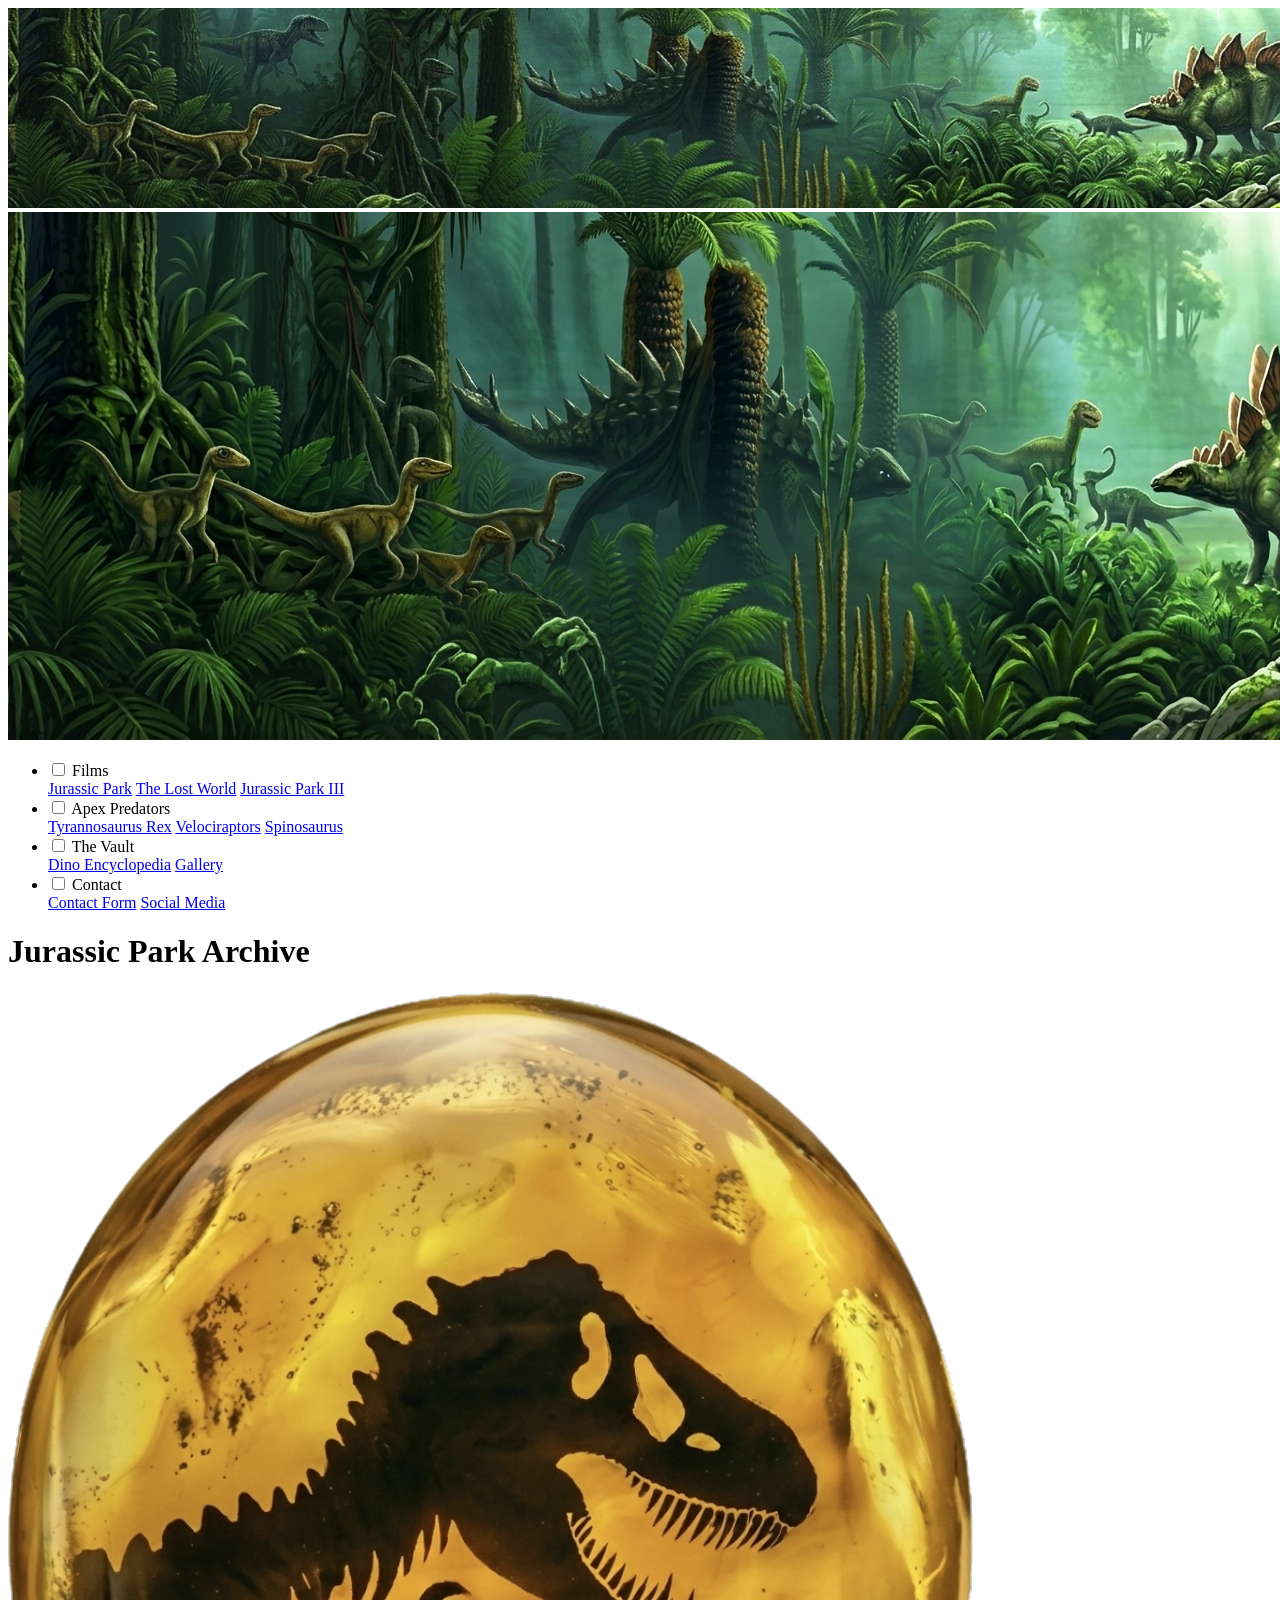
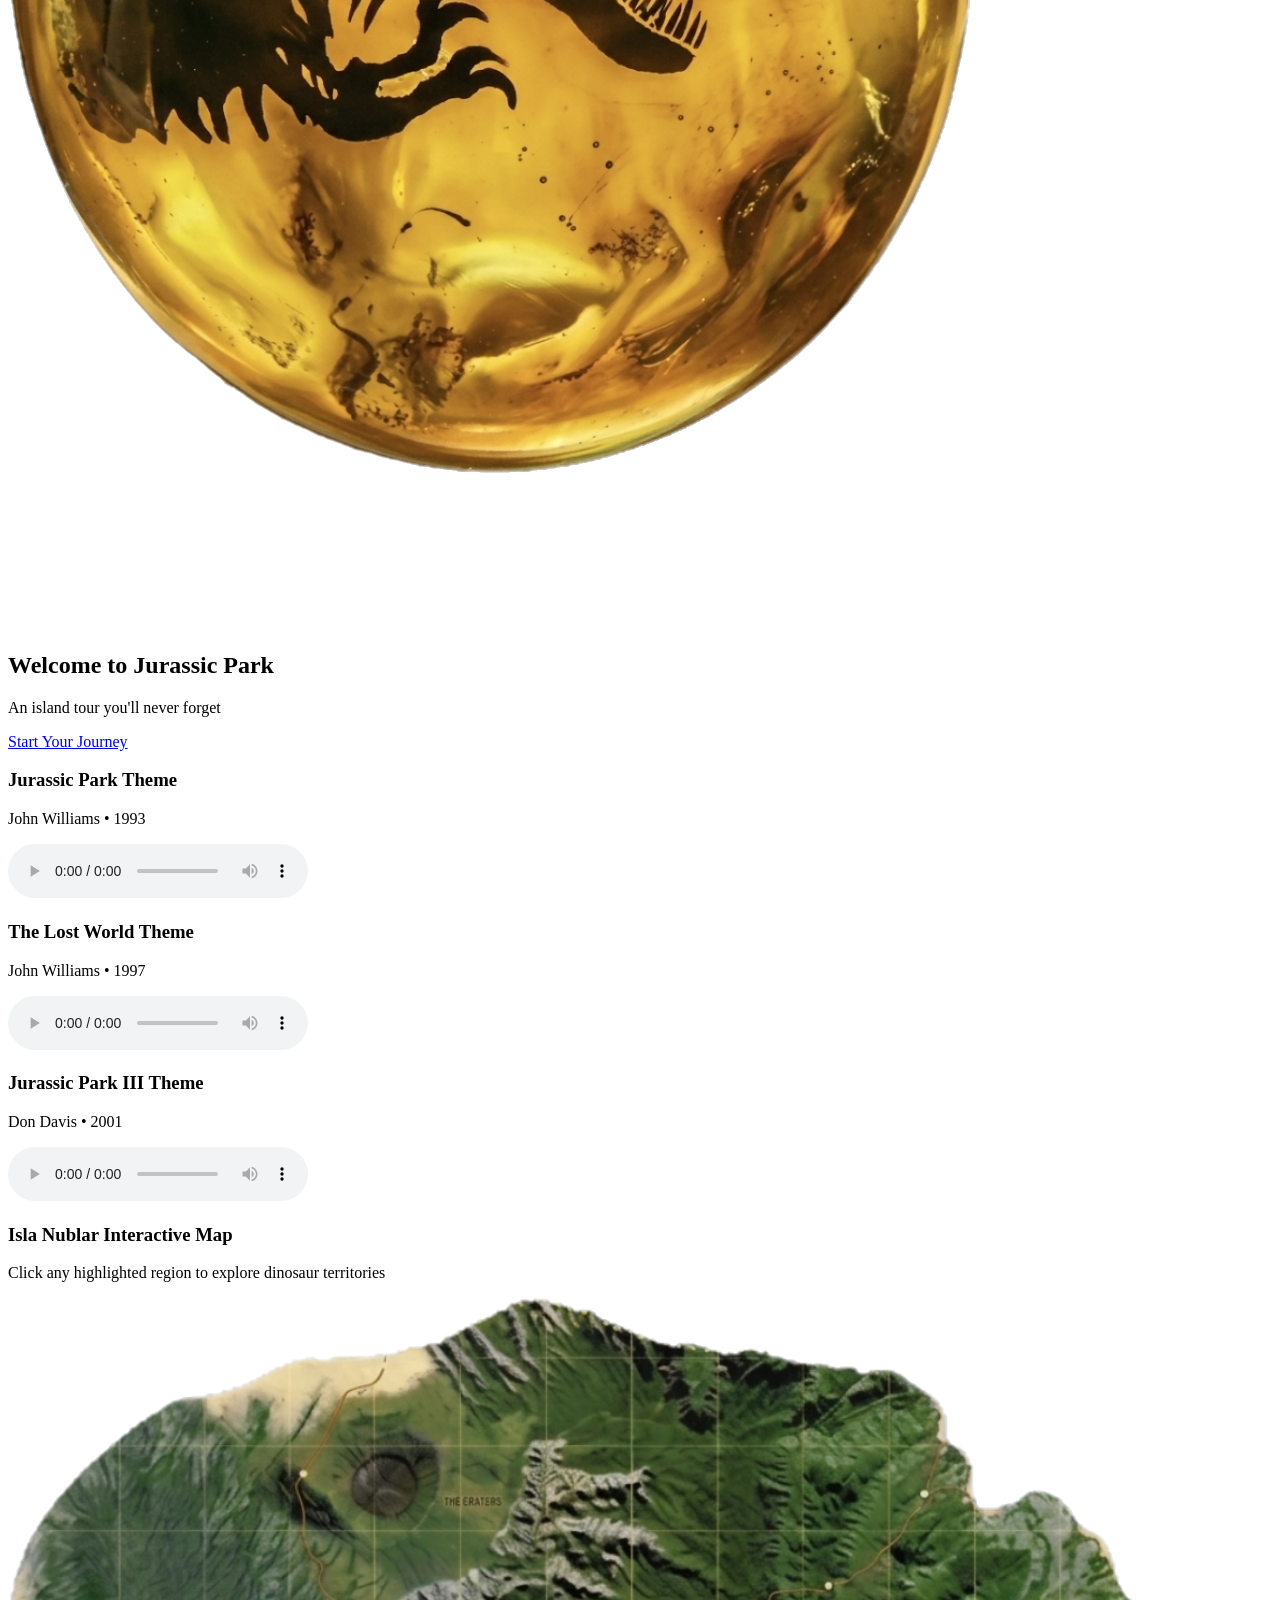
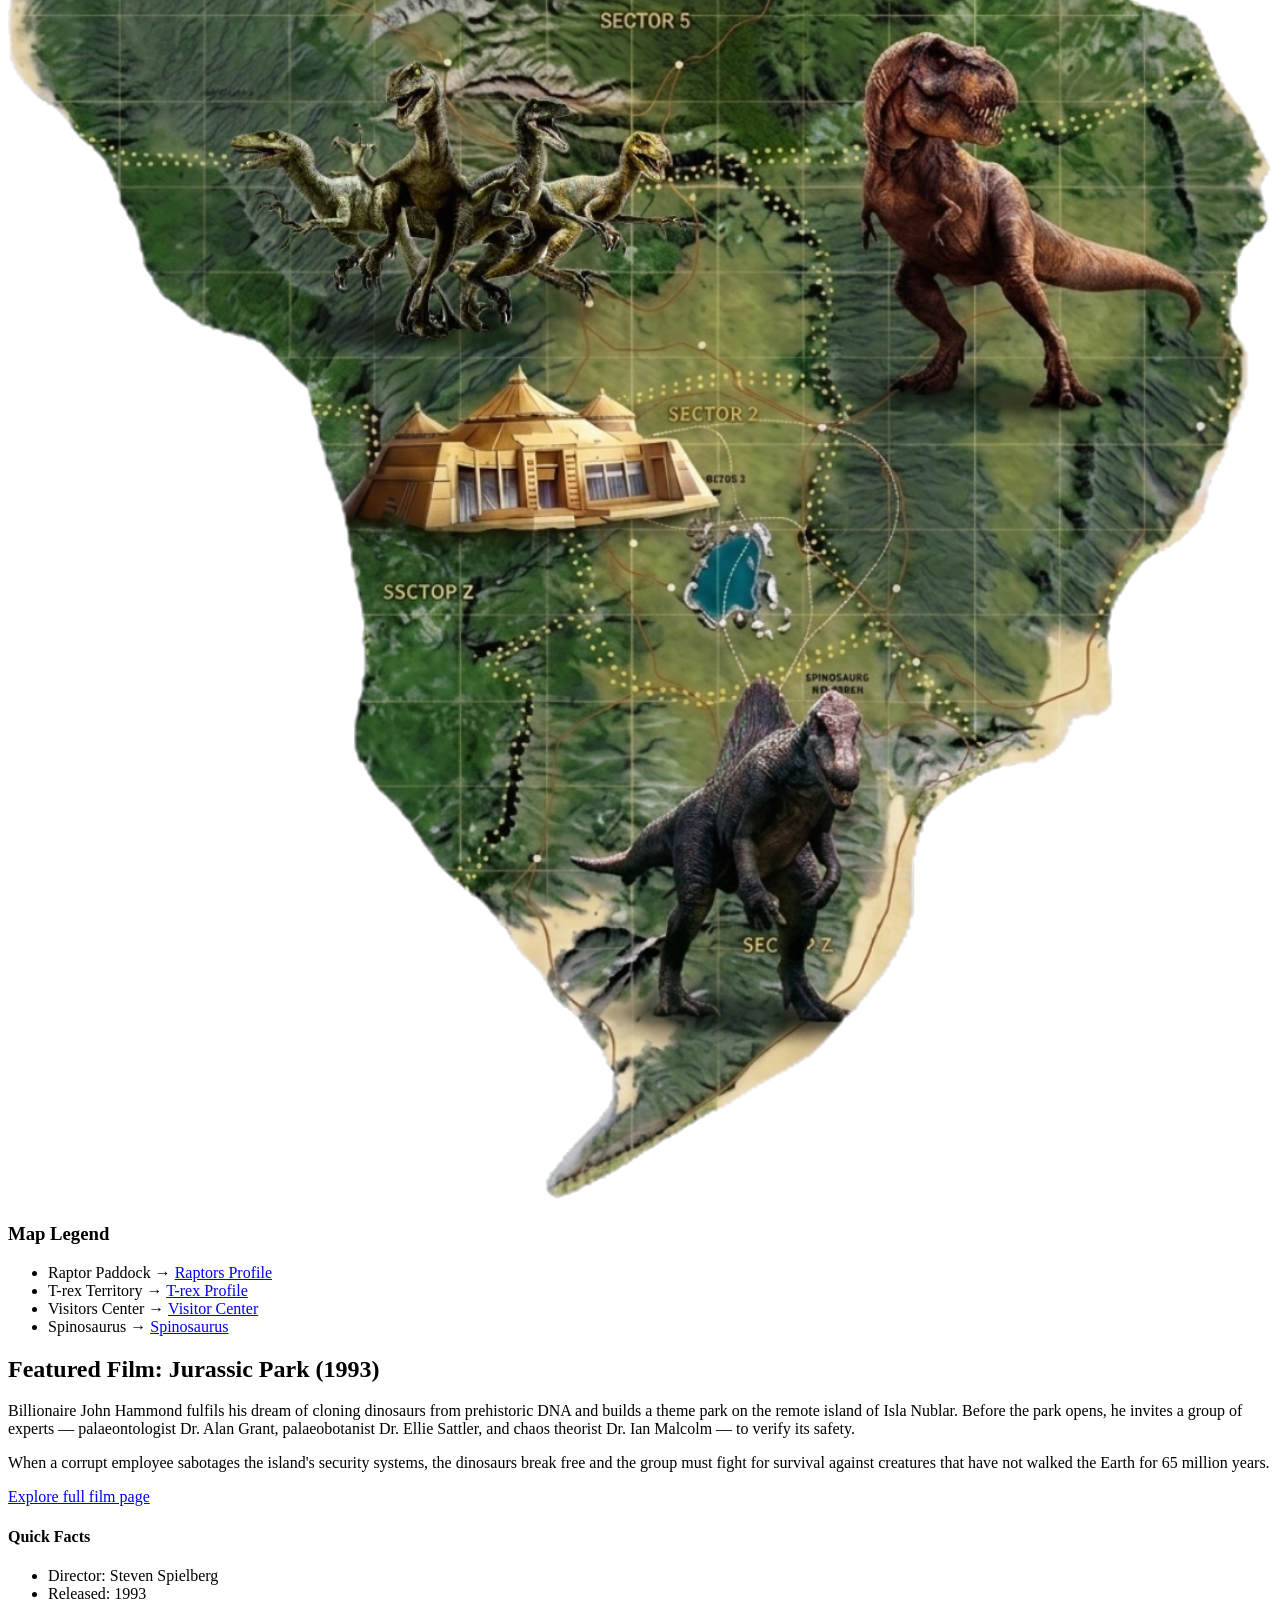
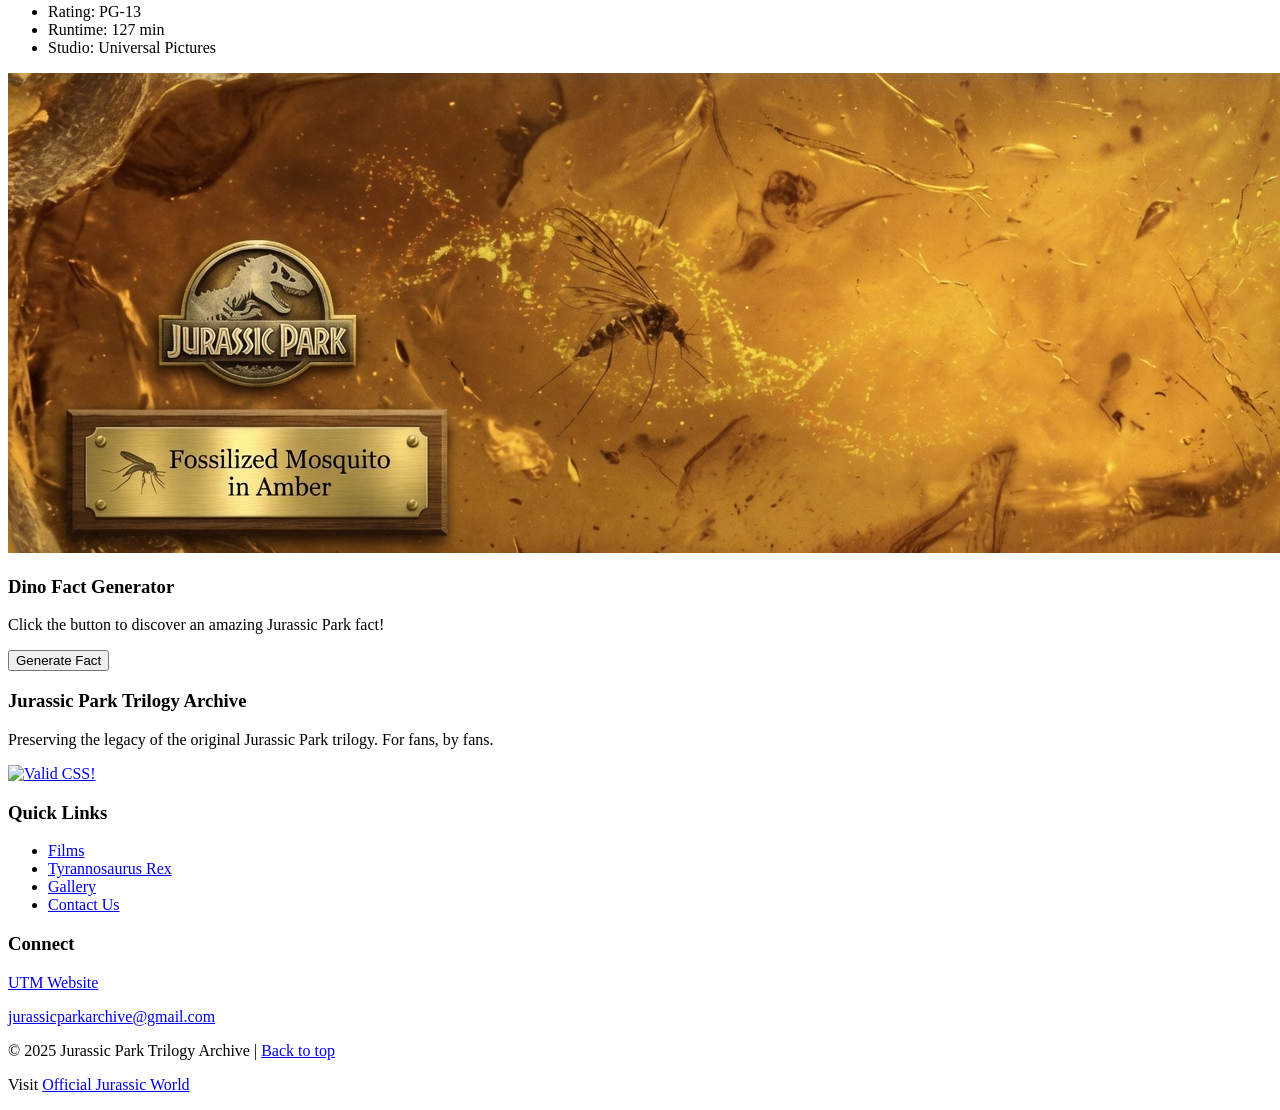
==== index.html @ cf96d477 "Add files via upload" ====
<!DOCTYPE html>
<html lang="en">
<head>
  <meta charset="UTF-8">
  <meta name="description" content="Jurassic Park Trilogy Archive - A nostalgic journey through the first three Jurassic Park films. Explore dinosaurs, characters, and iconic moments.">
  <meta name="viewport" content="width=device-width, initial-scale=1.0">
  <meta name="keywords" content="Jurassic Park, Jurassic Park 2, Jurassic Park 3, dinosaurs, T-Rex, Velociraptor, Spinosaurus">
  <title>Jurassic Park Archive | Home</title>
  <link rel="icon" href="images/favicon.ico" type="image/x-icon">
  <!-- For modern browsers -->
  <link rel="icon" type="image/png" sizes="16x16" href="images/logo.png">
<link rel="icon" type="image/png" sizes="32x32" href="images/logo.png">
<link rel="icon" type="image/png" sizes="64x64" href="images/logo.png">
<link rel="shortcut icon" href="images/logo.png">
<link rel="apple-touch-icon" href="images/logo.png">
  <link href="https://fonts.googleapis.com/css2?family=Tangerine:wght@400;700&family=Open+Sans:wght@400;600;700&display=swap" rel="stylesheet">
  <script src="https://kit.fontawesome.com/0c54b7787d.js"></script>
  <link rel="stylesheet" href="css/site.css">
</head>
<body class="homepage">


<header>
  <div class="banner">
    <img src="images/new-banner.jpg" alt="Jurassic Park Banner" class="banner-desktop">

    <img src="images/mobile-banner.jpg" alt="Jurassic Park Banner" class="banner-mobile">
    
     <div class="hamburger-icon" onclick="toggleHamburger()">
    <i class="fas fa-bars"></i>
  </div>
    
    <nav class="banner-nav">
      <ul>

        <li class="dropdown">
          <input type="checkbox" id="films-dropdown" class="dropdown-toggle">
          <label for="films-dropdown" class="dropbtn">Films</label>
          <div class="dropdown-content">
            <a href="jp1.html">Jurassic Park</a>
            <a href="jp2.html">The Lost World</a>
            <a href="jp3.html">Jurassic Park III</a>
          </div>
        </li>
        
        <!-- Apex Predators Dropdown -->
        <li class="dropdown">
          <input type="checkbox" id="apex-dropdown" class="dropdown-toggle">
          <label for="apex-dropdown" class="dropbtn">Apex Predators</label>
          <div class="dropdown-content">
            <a href="trex.html">Tyrannosaurus Rex</a>
            <a href="raptors.html">Velociraptors</a>
            <a href="spino.html">Spinosaurus</a>
          </div>
        </li>
        
        <!-- Vault Dropdown -->
        <li class="dropdown">
          <input type="checkbox" id="vault-dropdown" class="dropdown-toggle">
          <label for="vault-dropdown" class="dropbtn">The Vault</label>
          <div class="dropdown-content">
            <a href="encyclopedia.html">Dino Encyclopedia</a>
            <a href="gallery.html">Gallery</a>
          </div>
        </li>
        
        <!-- Contact Dropdown -->
        <li class="dropdown">
          <input type="checkbox" id="contact-dropdown" class="dropdown-toggle">
          <label for="contact-dropdown" class="dropbtn">Contact</label>
          <div class="dropdown-content">
            <a href="contact.html">Contact Form</a>
            <a href="#contact">Social Media</a>
          </div>
        </li>
      </ul>
    </nav>
    
    
    <div class="banner-overlay">
      <!-- Logo + Title-->
      <div class="logo-container">
        <h1>Jurassic Park Archive</h1>
      </div>
      
      <!-- Amber Logo -->
      <a href="index.html" class="amber-logo-link" title="Go to Home">
        <img src="images/amberlogo.png" alt="Amber Logo - Home" class="amberlogo">
      </a>
    </div>
  </div>
</header>

<main>
  <section class="hero-video">
    <video class="hero-video-bg" autoplay muted loop playsinline>
      <source src="video/jurassic-gate.mp4" type="video/mp4">
    </video>
    <div class="hero-content">
      <h1 id="typewriter-title">Welcome to Jurassic Park</h1>
      <p>An island tour you'll never forget</p>
      <a href="films.html" class="btn btn-large">Start Your Journey <i class="fas fa-arrow-right"></i></a>
    </div>
  </section>

  <section class="soundtracks">
  
  <div class="soundtrack-grid">
    
    <!-- JP1 Soundtrack -->
    <div class="soundtrack-card">
      
      <div class="soundtrack-info">
        <h3>Jurassic Park Theme</h3>
        <p class="composer">John Williams • 1993</p>
        <audio controls class="styled-audio">
          <source src="audio/jp1-theme.mp3" type="audio/mpeg">
          Your browser does not support audio.
        </audio>
      </div>
    </div>

    <!-- JP2 Soundtrack -->
    <div class="soundtrack-card">
      
      <div class="soundtrack-info">
        <h3>The Lost World Theme</h3>
        <p class="composer">John Williams • 1997</p>
        <audio controls class="styled-audio">
          <source src="audio/jp2-theme.mp3" type="audio/mpeg">
          Your browser does not support audio.
        </audio>
      </div>
    </div>

    <!-- JP3 Soundtrack -->
    <div class="soundtrack-card">
      
      <div class="soundtrack-info">
        <h3>Jurassic Park III Theme</h3>
        <p class="composer">Don Davis • 2001</p>
        <audio controls class="styled-audio">
          <source src="audio/jp3-theme.mp3" type="audio/mpeg">
          Your browser does not support audio.
        </audio>
      </div>
    </div>

  </div>
</section>

<!-- Isla Nublar Map + Film Synopsis  -->
<div class="map-synopsis-section">
  
  <!-- MAP  -->
  <aside class="isla-nublar-aside">
    <h3><i class="fas fa-map"></i> Isla Nublar Interactive Map</h3>
    <p class="map-subtitle">Click any highlighted region to explore dinosaur territories</p>
    
    <div class="map-wrapper">
      <svg viewBox="0 0 1074 1276" class="isla-nublar-svg">
  <image href="images/nublarmapsvg.jpg" width="1074" height="1276" preserveAspectRatio="none"/>
  
  <!-- Raptor Paddock -->
  <a href="raptors.html">
    <polygon class="map-region region-trex" points="189,381,192,373,227,366,242,371,257,379,261,395,267,405,279,408,296,406,294,398,291,388,286,385,281,380,276,383,275,379,278,374,280,373,285,374,292,378,296,379,298,374,298,372,296,368,294,365,294,362,297,360,299,362,301,367,302,370,302,375,303,379,305,379,311,379,314,382,314,384,308,384,303,382,303,388,303,393,303,396,306,402,310,406,314,407,320,402,327,394,331,393,335,390,342,384,345,378,346,374,346,370,345,366,340,368,335,369,329,364,330,355,331,348,331,344,329,343,323,343,321,344,321,335,322,330,320,326,321,322,326,317,334,314,339,313,342,311,346,308,351,308,357,313,362,317,366,323,368,326,368,332,369,339,370,348,370,354,371,361,377,382,380,397,393,413,400,405,417,398,429,393,434,389,431,382,429,373,429,361,431,353,436,346,443,341,445,338,452,341,459,341,466,342,474,346,478,355,464,357,468,367,476,379,477,384,473,388,464,382,455,377,458,389,459,398,455,410,485,405,506,405,515,401,518,386,524,375,533,368,553,370,555,378,562,384,565,397,562,398,552,393,557,405,557,411,549,410,541,403,536,402,535,414,527,423,524,435,520,438,531,439,549,442,562,440,569,439,572,442,568,443,570,446,576,450,565,446,557,445,555,448,559,454,558,456,554,449,526,446,514,443,509,445,510,450,517,453,521,455,524,461,525,469,524,473,520,460,516,467,513,472,511,466,510,470,508,461,501,454,495,451,489,448,487,457,475,470,464,482,469,485,479,484,491,484,509,489,514,495,513,497,504,493,491,489,492,495,495,503,499,511,496,513,492,507,488,510,491,517,483,507,471,499,457,494,440,485,426,491,407,494,416,500,424,502,428,519,430,531,424,533,421,528,417,514,412,508,400,500,397,500,398,509,401,515,410,516,413,519,407,519,404,521,403,525,402,525,403,528,406,532,410,536,408,537,403,537,403,537,399,538,389,533,381,527,387,537,377,536,376,539,373,542,362,541,363,544,354,542,349,542,347,542,339,536,336,537,330,538,328,526,331,516,340,501,342,496,337,487,334,473,327,468,327,476,318,476,317,485,318,494,318,502,317,507,311,499,310,496,307,499,307,502,303,504,301,497,301,491,297,481,296,479,291,479,288,485,287,498,289,503,289,504,280,505,278,495,276,487,277,478,277,477,286,474,295,472,295,468,290,466,280,462,272,453,259,452,249,455,244,455,243,462,236,467,231,469,231,465,237,458,240,455,241,453,241,450,233,449,229,443,230,436,226,435,225,433,221,433,218,432,216,437,214,436,207,432,214,426,223,427,226,424,222,423,217,423,209,423,212,421,217,420,226,421,231,427,236,432,237,438,239,443,245,446,252,446,257,444,261,443,266,441,255,432,253,424,245,418,240,412,234,406,233,396,220,401,208,401,196,401,193,400,195,396,202,395,210,394,221,393,227,389,230,388,235,386,227,383,217,382,205,382,198,381,189,381,190,380" 
      fill="rgba(245,166,35,0)" stroke="#f5a623" stroke-width="0"/>
    <title>Raptors Territory</title>
  </a>
  
  <!-- T-Rex Territory -->
  <a href="trex.html">
    <polygon class="map-region region-raptor" points="731,387,726,365,728,342,733,316,746,299,771,286,786,285,802,291,816,295,832,301,854,319,859,341,858,352,850,350,846,357,843,363,848,369,845,377,836,381,822,380,808,377,820,390,840,394,857,407,869,426,873,437,902,454,939,467,979,479,1006,497,1013,509,1015,522,1009,531,1004,538,1004,526,1003,518,1002,512,996,508,981,502,960,502,940,504,919,504,900,501,876,495,886,517,889,532,896,540,902,557,910,580,924,593,932,601,921,602,908,593,903,589,906,600,907,605,900,605,894,600,888,594,883,601,872,603,868,601,869,594,875,593,879,586,881,579,884,572,878,567,881,557,880,543,857,520,847,509,841,497,837,494,810,501,803,496,792,487,786,491,790,500,798,518,801,524,817,542,814,559,812,567,807,560,807,575,803,585,792,590,780,593,770,589,773,582,766,590,759,589,759,586,750,591,761,578,778,572,786,562,791,550,792,544,785,536,766,522,755,503,761,474,748,453,738,439,734,441,734,450,737,455,739,461,739,463,733,455,730,461,731,470,727,461,730,449,726,438,727,430,725,412,730,388" 
      fill="rgba(245,166,35,0)" stroke="#f5a623" stroke-width="0"/>
    <title>T-Rex Territory</title>
  </a>
  
  <!-- Visitor Center -->
  <a href="encyclopedia.html">
    <polygon class="map-region region-spino" points="283,684,307,656,322,630,344,607,346,598,350,597,352,606,374,622,386,615,389,611,424,584,425,578,434,566,441,578,441,581,484,608,500,594,501,591,504,586,508,590,509,593,533,609,534,624,540,628,568,629,605,685,544,698,538,696,480,704,482,706,471,706,460,703,446,706,416,704,398,709,355,707,288,695" 
      fill="rgba(245,166,35,0)" stroke="#f5a623" stroke-width="0"/>
    <title>Visitor Center</title>
  </a>
  
  <!-- Spinosaurus Territory -->
  <a href="spino.html">
    <polygon class="map-region region-jp" points="697,842,720,853,724,865,720,890,725,903,724,921,719,930,716,946,708,946,701,941,699,967,710,999,696,1027,688,1029,684,1052,676,1072,687,1099,696,1108,712,1115,715,1117,707,1124,674,1124,667,1110,662,1116,653,1079,656,1071,655,1052,653,1041,646,1048,631,1044,626,1029,623,1021,620,1015,611,1018,603,1010,597,1029,578,1064,569,1091,580,1105,599,1110,605,1119,590,1117,589,1121,575,1117,559,1120,549,1119,549,1111,557,1104,552,1090,557,1055,562,1034,571,1027,567,998,563,994,551,994,542,997,537,1004,510,1000,476,988,477,985,495,985,526,978,544,955,593,922,606,890,613,866,625,846,635,835,648,834,658,851,662,866,670,873,682,859,688,850" 
      fill="rgba(245,166,35,0)" stroke="#f5a623" stroke-width="0"/>
    <title>Spinosaurus Territory</title>
  </a>
</svg>
    </div>
    
    <div class="map-legend">
      <h3><i class="fas fa-compass"></i> Map Legend</h3>
      <ul>
        <li><span class="legend-color trex"></span> Raptor Paddock → <a href="raptors.html">Raptors Profile</a></li>
        <li><span class="legend-color raptor"></span> T-rex Territory → <a href="trex.html">T-rex Profile</a></li>
        <li><span class="legend-color spino"></span> Visitors Center → <a href="encyclopedia.html">Visitor Center</a></li>
        <li><span class="legend-color jp"></span> Spinosaurus → <a href="spino.html">Spinosaurus</a></li>
      </ul>
    </div>
  </aside>

  <!-- FILM SYNOPSIS-->
  <article class="film-synopsis-article">
    <h2><i class="fas fa-film"></i> Featured Film: Jurassic Park (1993)</h2>
    <p>
      Billionaire John Hammond fulfils his dream of cloning dinosaurs from prehistoric DNA and builds a theme park on the remote island of Isla Nublar. Before the park opens, he invites a group of experts — palaeontologist Dr. Alan Grant, palaeobotanist Dr. Ellie Sattler, and chaos theorist Dr. Ian Malcolm — to verify its safety.
    </p>
    <p>
      When a corrupt employee sabotages the island's security systems, the dinosaurs break free and the group must fight for survival against creatures that have not walked the Earth for 65 million years.
    </p>
    <a href="jp1.html" class="btn-small">Explore full film page <i class="fas fa-arrow-right"></i></a>
    
    <div class="quick-facts-mini">
      <h4><i class="fas fa-clipboard-list"></i> Quick Facts</h4>
      <ul>
        <li><span>Director:</span> Steven Spielberg</li>
        <li><span>Released:</span> 1993</li>
        <li><span>Rating:</span> PG-13</li>
        <li><span>Runtime:</span> 127 min</li>
        <li><span>Studio:</span> Universal Pictures</li>
      </ul>
    </div>
  </article>

</div>

<aside class="fun-fact fact-generator">
  <div class="fact-card">
    <img src="images/fact-generator3.jpg" alt="Background" class="fact-bg-img">
    <div class="fact-content">
      <div class="fact-header">
        <h3>Dino Fact Generator</h3>
      </div>
      <p id="factText">Click the button to discover an amazing Jurassic Park fact!</p>
      <button class="btn" onclick="generateFact()"><i class="fas fa-dice-d6"></i> Generate Fact</button>
    </div>
  </div>
</aside>
</main>


<footer id="contact">
  <div class="footer-content">
    <div class="footer-section">
      <h3> Jurassic Park Trilogy Archive</h3>
      <p>Preserving the legacy of the original Jurassic Park trilogy. For fans, by fans.</p>
      <p>
    <a href="https://jigsaw.w3.org/css-validator/check/referer">
        <img style="border:0;width:88px;height:31px"
            src="https://jigsaw.w3.org/css-validator/images/vcss"
            alt="Valid CSS!" />
    </a>
</p>
    </div>
    <div class="footer-section">
      <h3>Quick Links</h3>
      <ul>
        <li><a href="films.html">Films</a></li>
        <li><a href="trex.html">Tyrannosaurus Rex</a></li>
        <li><a href="gallery.html">Gallery</a></li>
        <li><a href="contact.html">Contact Us</a></li>
      </ul>
    </div>
    <div class="footer-section">
      <h3>Connect</h3>
      <i class="fas fa-globe"></i> <a href="https://www.utm.ac.mu/courses/bsc-hons-cyber-security/" target="_blank">UTM Website</a>
      
      <p><i class="fas fa-envelope"></i> <a href="mailto:jurassicparkarchive@gmail.com">jurassicparkarchive@gmail.com</a></p>
      <div class="social-icons">
        <a href="https://x.com/jurassic_Park_a" target="_blank"><i class="fab fa-twitter"></i></a>
        <a href="https://m.facebook.com/profile.php?id=61591507573275" target="_blank"><i class="fab fa-facebook-f"></i></a>
        <a href="https://www.instagram.com/jurassic_park_archive/" target="_blank"><i class="fab fa-instagram"></i></a>
      
      </div>
      
    </div>
  </div>
  <div class="footer-bottom">
    <p>&copy; 2025 Jurassic Park Trilogy Archive | <a href="#top">Back to top <i class="fas fa-arrow-up"></i></a></p>
    <p>Visit <a href="https://www.jurassicworld.com" target="_blank">Official Jurassic World <i class="fas fa-external-link-alt"></i></a></p>
  </div>
</footer>

<script src="js/script.js"></script>


</body>
</html>
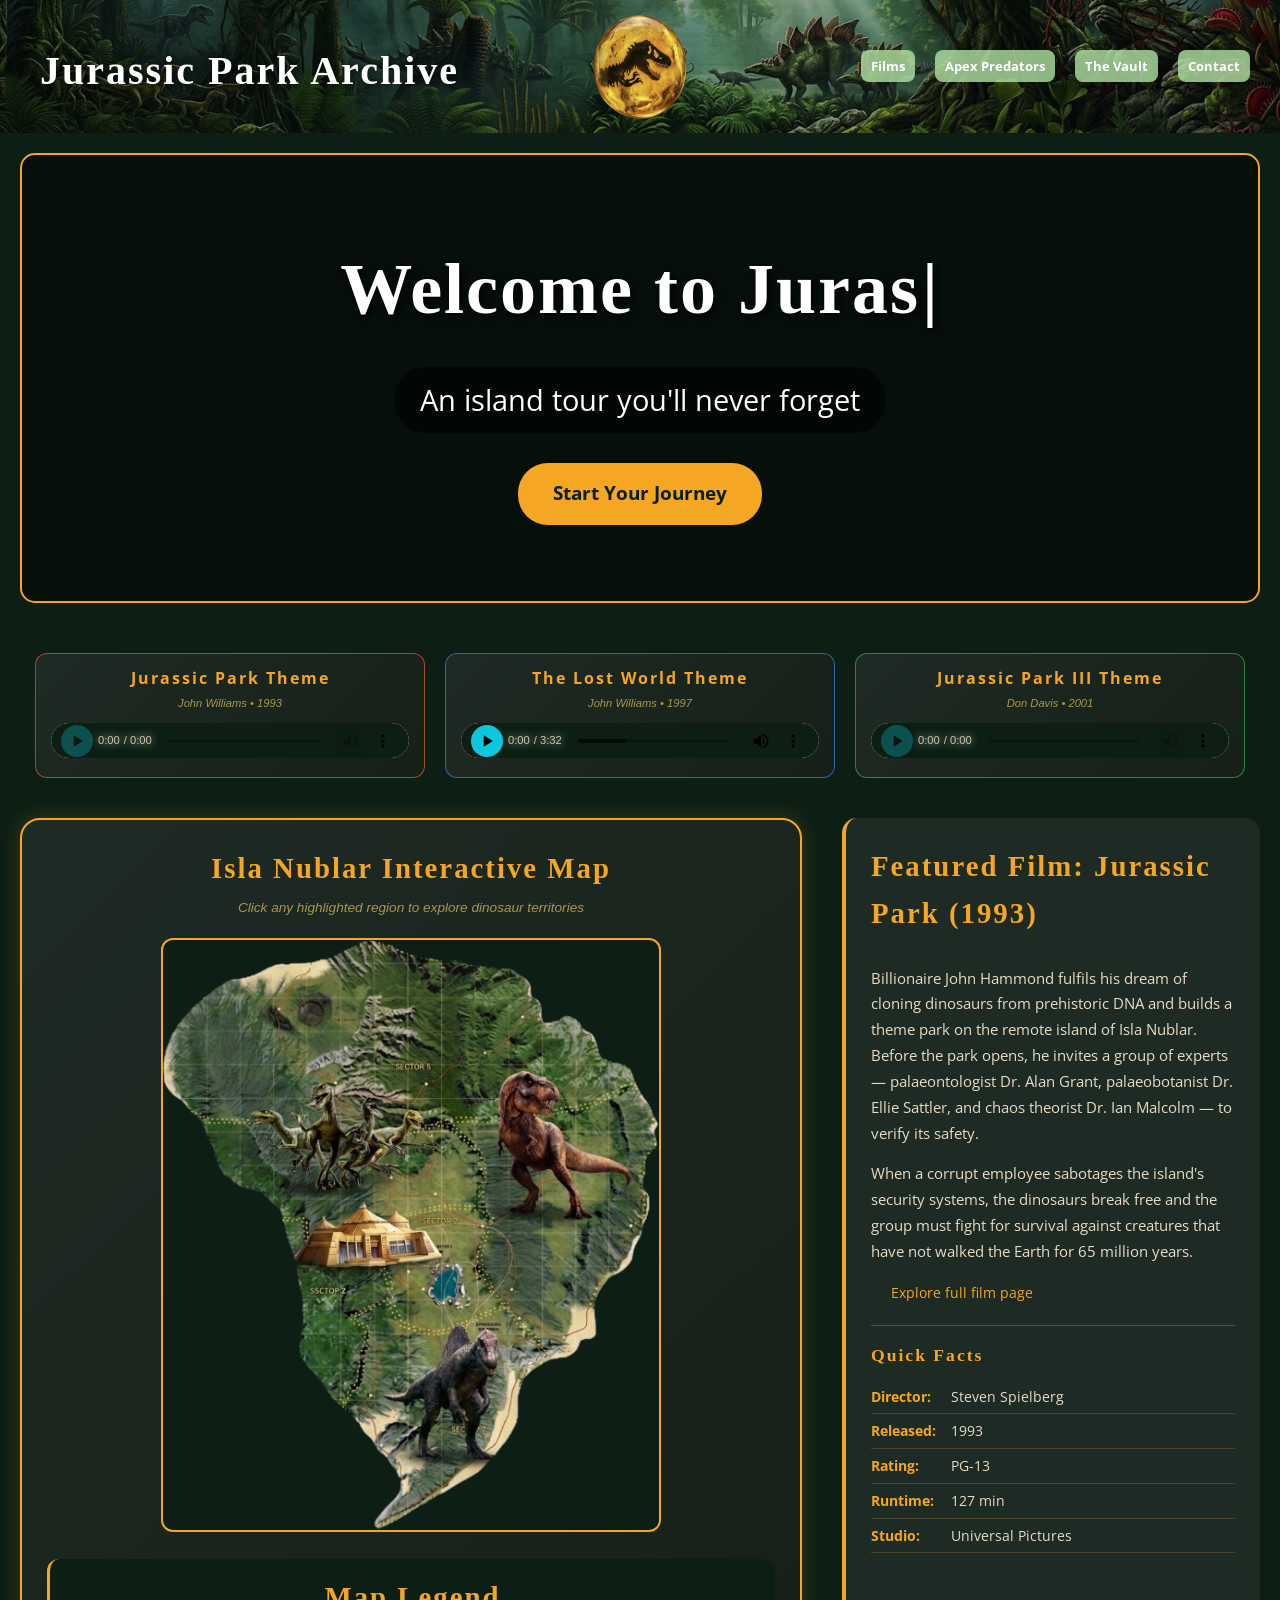
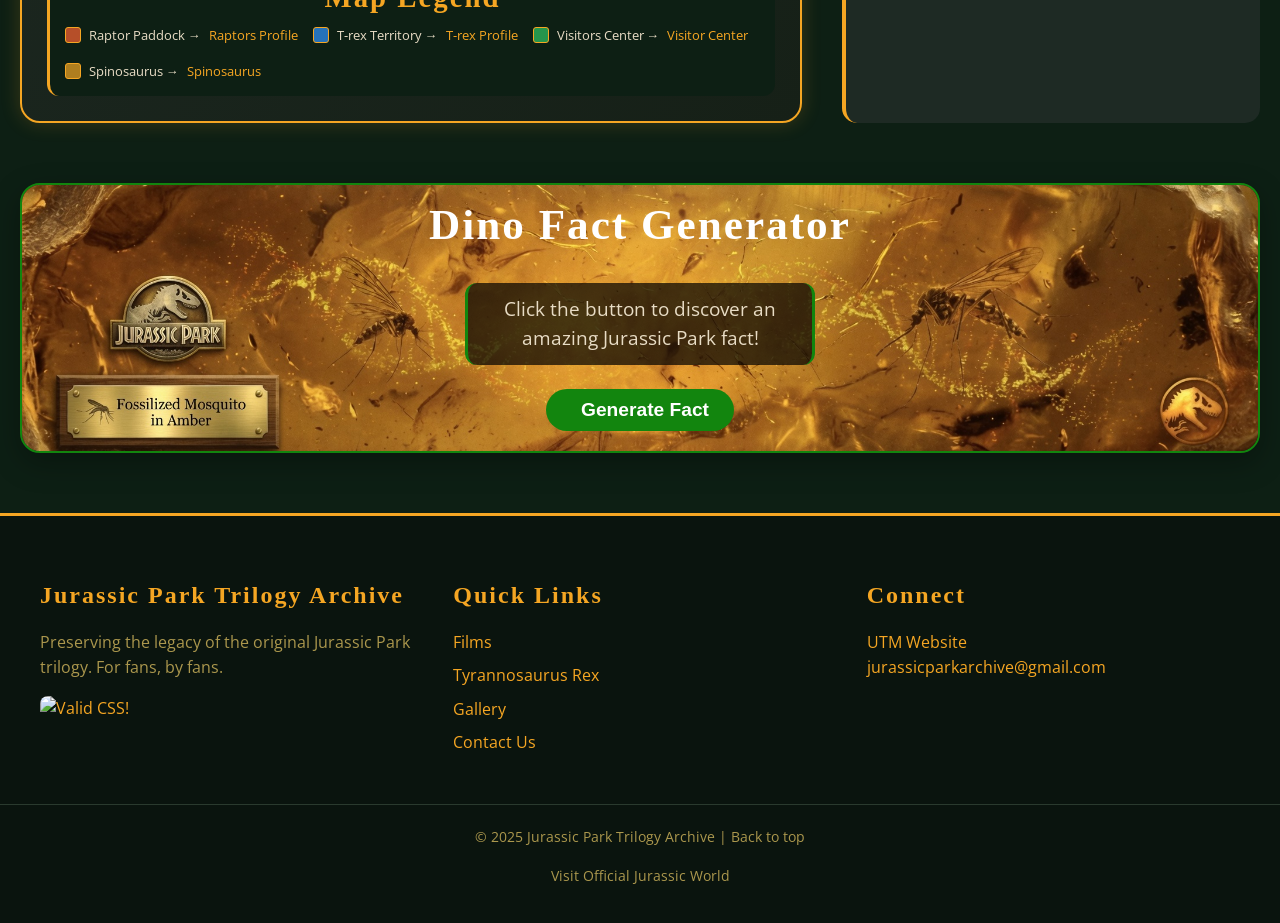
==== commit 13f93ee0: "Update index.html" ====
--- a/index.html
+++ b/index.html
@@ -250,7 +250,7 @@
       <p>
     <a href="https://jigsaw.w3.org/css-validator/check/referer">
         <img style="border:0;width:88px;height:31px"
-            src="https://jigsaw.w3.org/css-validator/images/vcss"
+            src="https://jigsaw.w3.org/css-validator/check?uri=https://jrm.github.io/jurassic/"
             alt="Valid CSS!" />
     </a>
 </p>
--- a/css/site.css
+++ b/css/site.css
@@ -0,0 +1,2562 @@
+* {
+  margin: 0;
+  padding: 0;
+  box-sizing: border-box;
+}
+
+html {
+  scroll-behavior: smooth;
+}
+
+/* ELEMENT SELECTORS */
+body {
+  font-family: 'Open Sans', Arial, sans-serif;
+  font-size: 100%;
+  line-height: 1.6;
+  background-color: #0d1f14;
+  color: #e8dcc5;
+}
+
+h1, h2, h3, h4, h5, h6 {
+  font-family: 'Tangerine', cursive;
+  color: #f5a623;
+  margin-bottom: 15px;
+  letter-spacing: 2px;
+}
+
+h1 {
+  font-size: 3.5em;
+  text-shadow: 2px 2px 8px rgba(0,0,0,0.5);
+}
+
+h2 {
+  font-size: 2.5em;
+  border-bottom: 2px solid #f5a623;
+  display: inline-block;
+  padding-bottom: 5px;
+  margin-bottom: 25px;
+}
+
+h3 {
+  font-size: 1.8em;
+  margin-top: 20px;
+}
+
+p {
+  margin-bottom: 15px;
+}
+
+a {
+  color: #f5a623;
+  text-decoration: none;
+  transition: all 0.3s ease;
+}
+
+a:hover {
+  color: #d48c2c;
+  text-decoration: underline;
+}
+
+img {
+  max-width: 100%;
+  height: auto;
+  border-radius: 8px;
+}
+
+a img {
+  border: none;
+}
+
+/*  HEADER & BANNER */
+header {
+  margin: 0;
+  padding: 0;
+  
+}
+
+.banner {
+  position: relative;
+  width: 100%;
+
+}
+
+
+.banner-desktop {
+  width: 100%;
+  height: auto;
+  display: block;
+}
+
+.banner-overlay {
+  position: absolute;
+  top: 0;
+  left: 0;
+  width: 100%;
+  height: 100%;
+  background: rgba(0, 0, 0, 0.4);
+  display: flex;
+  flex-direction: column;
+  justify-content: center;
+  align-items: flex-start;
+  text-align: left;
+  padding-left: 10px;
+  padding-top: 8px;
+}
+
+.logo-container {
+  display: flex;
+  align-items: center;
+  justify-content: center;
+  flex-wrap: wrap;
+  margin-left: 30px;
+}
+
+
+.logo-container h1 {
+  font-family: 'Tangerine', cursive;
+  font-size: 2.5rem;
+  margin: 0;
+  color: rgb(255, 255, 255);
+  text-shadow: 2px 2px 8px rgba(0,0,0,0.7);
+}
+
+
+.banner-mobile {
+  display: none;
+}
+
+@media (max-width: 497px) {
+  .banner-desktop {
+    display: none;
+  }
+  
+  .banner-mobile {
+    display: block;
+    width: 100%;
+    height: auto;
+  }
+}
+
+
+/*  MAIN CONTENT  */
+main {
+  max-width: 1400px;
+  margin: 0 auto;
+  padding: 20px 20px 40px 20px;
+}
+
+/* HERO VIDEO SECTION */
+.hero-video {
+  position: relative;
+  height: 450px;
+  overflow: hidden;
+  border-radius: 15px;
+  margin-bottom: 50px;
+  margin-top: -20px;
+  border: 2px solid #f5a623;
+}
+
+.hero-video-bg {
+  position: absolute;
+  top: 0;
+  left: 0;
+  width: 100%;
+  height: 100%;
+  object-fit: cover;
+  object-position: center top;
+  z-index: 0;
+}
+
+.hero-video .hero-content {
+  position: relative;
+  z-index: 1;
+  color: white;
+  text-align: center;
+  display: flex;
+  flex-direction: column;
+  justify-content: center;
+  align-items: center;
+  height: 100%;
+  background: rgba(0, 0, 0, 0.5);
+}
+
+.hero-video .hero-content h1 {
+  font-size: 4.5em;
+  margin-bottom: 20px;
+  text-shadow: 3px 3px 10px rgba(0,0,0,0.8);
+  color: white;
+}
+
+.hero-video .hero-content p {
+  font-size: 1.8em;
+  background: rgba(0,0,0,0.6);
+  display: inline-block;
+  padding: 10px 25px;
+  border-radius: 30px;
+  margin-bottom: 30px;
+}
+
+
+/* BUTTONS */
+.btn {
+  display: inline-block;
+  background-color: #f5a623;
+  color: #0d1f14;
+  text-decoration: none;
+  padding: 12px 28px;
+  border-radius: 30px;
+  font-weight: bold;
+  transition: all 0.3s ease;
+  border: none;
+  cursor: pointer;
+  font-size: 1em;
+}
+
+.btn:hover {
+  background-color: #d48c2c;
+  transform: scale(1.05);
+  text-decoration: none;
+  color: #0d1f14;
+}
+
+.btn-large {
+  font-size: 1.2em;
+  padding: 15px 35px;
+}
+
+.btn-small {
+  padding: 8px 20px;
+  font-size: 0.9em;
+}
+
+/* DINO GRID */
+.dino-grid {
+  display: flex;
+  gap: 30px;
+  justify-content: center;
+  flex-wrap: wrap;
+  margin-bottom: 50px;
+}
+
+.dino-card {
+  background-color: #1e2a24;
+  border: 1px solid #f5a623;
+  border-radius: 15px;
+  padding: 20px;
+  width: 320px;
+  text-align: center;
+  transition: all 0.3s ease;
+}
+
+.dino-card:hover {
+  transform: translateY(-10px);
+  box-shadow: 0 15px 30px rgba(0,0,0,0.4);
+  border-color: #d48c2c;
+}
+
+.dino-card img {
+  width: 100%;
+  border-radius: 10px;
+  margin-bottom: 15px;
+}
+
+.dino-card h3 {
+  margin: 15px 0 10px;
+}
+
+/* FILM GRID */
+.film-grid {
+  display: flex;
+  gap: 30px;
+  justify-content: center;
+  flex-wrap: wrap;
+  margin-bottom: 50px;
+}
+
+.film-card {
+  background-color: #1e2a24;
+  border-radius: 15px;
+  padding: 20px;
+  width: 250px;
+  text-align: center;
+  transition: all 0.3s ease;
+}
+
+.film-card:hover {
+  transform: translateY(-5px);
+  box-shadow: 0 10px 25px rgba(0,0,0,0.3);
+}
+
+.film-card img {
+  width: 100%;
+  border-radius: 10px;
+  margin-bottom: 15px;
+}
+
+/* FILM FULL PAGE */
+.film-full {
+  display: flex;
+  gap: 40px;
+  margin-bottom: 60px;
+  background-color: #1e2a24;
+  border-radius: 20px;
+  padding: 30px;
+  flex-wrap: wrap;
+}
+
+.film-full-image img {
+  width: 300px;
+  border-radius: 15px;
+}
+
+.film-full-content {
+  flex: 1;
+}
+
+.video-container {
+  position: relative;
+  padding-bottom: 56.25%;
+  height: 0;
+  overflow: hidden;
+  margin: 20px 0;
+  border-radius: 10px;
+}
+
+.video-container iframe {
+  position: absolute;
+  top: 0;
+  left: 0;
+  width: 100%;
+  height: 100%;
+  border-radius: 10px;
+}
+
+
+/* TWO COLUMN LAYOUT */
+.two-column {
+  display: flex;
+  gap: 50px;
+  flex-wrap: wrap;
+  margin-bottom: 40px;
+}
+
+.column {
+  flex: 1;
+  min-width: 280px;
+}
+
+
+
+/*  VAULT GRID  */
+.vault-grid {
+  display: flex;
+  gap: 30px;
+  justify-content: center;
+  flex-wrap: wrap;
+}
+
+.vault-card {
+  background-color: #1e2a24;
+  border-radius: 20px;
+  padding: 30px;
+  width: 280px;
+  text-align: center;
+  transition: all 0.3s ease;
+}
+
+.vault-card:hover {
+  transform: translateY(-5px);
+  box-shadow: 0 10px 25px rgba(0,0,0,0.3);
+}
+
+.vault-card i {
+  color: #f5a623;
+  margin-bottom: 20px;
+}
+
+.vault-card h2 {
+  font-size: 1.8em;
+  border-bottom: none;
+}
+
+/*  ENCYCLOPEDIA GRID */
+.encyclopedia-grid {
+  display: flex;
+  gap: 25px;
+  justify-content: center;
+  flex-wrap: wrap;
+}
+
+.dino-entry {
+  background-color: #1e2a24;
+  border-radius: 15px;
+  padding: 20px;
+  width: 280px;
+  text-align: center;
+}
+
+.dino-entry img {
+  width: 100%;
+  border-radius: 10px;
+  margin: 15px 0;
+}
+
+/* TABLES */
+table {
+  width: 100%;
+  margin: 20px 0;
+  border-collapse: collapse;
+  background-color: #1e2a24;
+
+}
+
+th, td {
+  padding: 12px 15px;
+  border: 1px solid #f5a623;
+  text-align: left;
+}
+
+th {
+  background-color: #0d1f14;
+  color: #f5a623;
+  font-weight: bold;
+}
+
+caption {
+  background-color: #0d1f14;
+  padding: 10px;
+  font-weight: bold;
+  caption-side: top;
+}
+
+.facts-table {
+  width: 80%;
+  margin: 20px auto;
+}
+
+.stats-table {
+  width: 100%;
+}
+
+.casualty-table {
+  width: 100%;
+  margin: 20px 0;
+}
+
+/*  BACK BUTTON  */
+.back-button {
+  text-align: center;
+  margin: 40px 0;
+}
+
+/* FORM STYLES  */
+.poll-form {
+  background-color: #1e2a24;
+  padding: 25px;
+  border-radius: 15px;
+  margin: 20px 0;
+}
+
+.form-group {
+  margin-bottom: 20px;
+}
+
+.form-group label {
+  display: block;
+  margin-bottom: 10px;
+  cursor: pointer;
+}
+
+.form-group input[type="radio"] {
+  margin-right: 10px;
+}
+
+.form-group input[type="text"],
+.form-group textarea {
+  width: 100%;
+  padding: 10px;
+  border-radius: 8px;
+  border: 1px solid #f5a623;
+  background-color: #0d1f14;
+  color: #e8dcc5;
+  font-family: inherit;
+}
+
+.poll-results {
+  background-color: #0d1f14;
+  padding: 20px;
+  border-radius: 15px;
+  margin-top: 20px;
+}
+
+.poll-results ul {
+  list-style-type: none;
+}
+
+.poll-results li {
+  padding: 8px 0;
+  border-bottom: 1px solid #2a3a2e;
+}
+
+/* THEORY CARDS  */
+.theory-card {
+  background-color: #0d1f14;
+  padding: 15px;
+  border-radius: 10px;
+  margin-bottom: 20px;
+}
+
+.theory-card h3 {
+  margin-top: 0;
+  font-size: 1.4em;
+}
+
+/*  CAST MEMBERS  */
+.cast-member {
+  background-color: #0d1f14;
+  padding: 15px;
+  border-radius: 10px;
+  margin-bottom: 15px;
+}
+
+.cast-member h3 {
+  margin-top: 0;
+  margin-bottom: 5px;
+}
+
+/*DETAILS/SUMMARY */
+details {
+  background-color: #0d1f14;
+  padding: 15px;
+  border-radius: 10px;
+  margin-bottom: 15px;
+}
+
+summary {
+  font-weight: bold;
+  cursor: pointer;
+  color: #f5a623;
+}
+
+details ul {
+  margin-top: 15px;
+  padding-left: 20px;
+}
+
+
+/*WARNING TEXT */
+.warning {
+  background-color: rgba(245,166,35,0.2);
+  border: 1px solid #f5a623;
+  padding: 15px;
+  border-radius: 10px;
+  text-align: center;
+  margin-top: 30px;
+}
+
+/*  FOOTER  */
+footer {
+  background-color: #0a140e;
+  color: #ab974d;
+  margin-top: 10px;
+  border-top: 3px solid #f5a623;
+}
+
+.footer-content {
+  display: flex;
+  justify-content: space-between;
+  flex-wrap: wrap;
+  gap: 40px;
+  padding: 40px;
+  max-width: 1400px;
+  margin: 0 auto;
+}
+
+.footer-section {
+  flex: 1;
+  min-width: 200px;
+}
+
+.footer-section h3 {
+  color: #f5a623;
+  margin-bottom: 15px;
+  font-size: 1.5em;
+  border-bottom: none;
+}
+
+.footer-section ul {
+  list-style-type: none;
+}
+
+.footer-section ul li {
+  margin-bottom: 8px;
+}
+
+.social-icons {
+  display: flex;
+  gap: 15px;
+  margin-top: 15px;
+}
+
+.social-icons a {
+  color: #ab974d;
+  font-size: 1.5em;
+  transition: all 0.3s ease;
+}
+
+.social-icons a:hover {
+  color: #f5a623;
+  transform: scale(1.1);
+}
+
+.footer-bottom {
+  text-align: center;
+  padding: 20px;
+  border-top: 1px solid #2a3a2e;
+  font-size: 0.9em;
+}
+
+.footer-bottom a {
+  color: #ab974d;
+}
+
+/* CUSTOM SCROLLBAR  */
+::-webkit-scrollbar {
+  width: 10px;
+}
+
+::-webkit-scrollbar-track {
+  background: #08140d;
+  border-radius: 10px;
+}
+
+::-webkit-scrollbar-thumb {
+  background: #14cf40;
+  border-radius: 10px;
+}
+
+::-webkit-scrollbar-thumb:hover {
+  background: #d48c2c;
+}
+
+
+
+@media (max-width: 480px) {
+  main {
+    padding: 20px 15px;
+  }
+  
+  .dino-card, .film-card, .apex-card, .vault-card {
+    width: 100%;
+  }
+  
+  .btn {
+    padding: 8px 20px;
+  }
+  
+  .facts-table {
+    width: 100%;
+  }
+}
+
+
+
+.amberlogo {
+  position: absolute;
+  top: 50%;
+  left: 50%;
+  transform: translate(-50%, -50%);
+  width: 93px;
+  height: auto;
+  animation: glowPulse 3s ease-in-out infinite;
+}
+
+/* Glow animation */
+@keyframes glowPulse {
+  0% {
+    filter: drop-shadow(0 0 8px #f5a623);
+  }
+  50% {
+    filter: drop-shadow(0 0 10px #f5a623) drop-shadow(0 0 40px #ed7a07);
+  }
+  100% {
+    filter: drop-shadow(0 0 8px #f5a623);
+  }
+}
+
+
+.hamburger-icon {
+  display: none;
+}
+
+/* Banner Navigation */
+/*  BANNER NAVIGATION  */
+.banner-nav {
+  position: absolute;
+  top: 50px;
+  right: 30px;
+  z-index: 1000;
+}
+
+.banner-nav ul {
+  list-style: none;
+  display: flex;
+  justify-content: center;
+  gap: 20px;
+  margin: 0;
+  padding: 0;
+}
+
+/* All buttons - same styles */
+.banner-nav a,
+.banner-nav .dropbtn {
+  color: white;
+  text-decoration: none;
+  font-size: 0.8rem;
+  font-weight: bold;
+  background: rgba(182, 232, 168, 0.777);
+  border-radius: 8px;
+  transition: all 0.3s ease;
+  cursor: pointer;
+  font-family: inherit;
+  
+  
+  height: 32px;
+  display: inline-flex;
+  align-items: center;
+  padding: 0 10px;
+}
+
+.banner-nav a:hover,
+.banner-nav .dropbtn:hover {
+  background: #f5a623;
+  color: #000000;
+  text-decoration: none;
+}
+
+
+.banner-nav li {
+  display: flex;
+  align-items: center;
+}
+
+.banner-nav .dropdown {
+  display: flex;
+  align-items: center;
+  height: 32px;
+  position: relative;
+}
+
+
+.banner-nav .dropdown-toggle {
+  display: none;
+}
+
+/* Dropdown menu */
+.banner-nav .dropdown-content {
+  display: none;
+  position: absolute;
+  top: 100%;
+  left: 50%;
+  transform: translateX(-50%);
+  background-color: #0d1f14;
+  min-width: 100px;
+  box-shadow: 0px 8px 16px 0px rgba(0,0,0,0.2);
+  z-index: 1001;
+  border-radius: 8px;
+  border: 1px solid #f5a623;
+  padding: 8px 0;
+  margin-top: 5px;
+}
+
+.banner-nav .dropdown-content a {
+  color: #e8dcc5;
+  padding: 6px 12px;
+  text-decoration: none;
+  display: block;
+  font-size: 0.75rem;
+  text-align: center;
+  background: none;
+  height: auto;
+  border-bottom: 1px solid #2a3a2e;
+  white-space: nowrap;
+}
+
+.banner-nav .dropdown-content a:last-child {
+  border-bottom: none;
+}
+
+.banner-nav .dropdown-content a:hover {
+  background-color: #f5a623;
+  color: #0d1f14;
+}
+
+/* Show dropdown when checked */
+.banner-nav .dropdown-toggle:checked ~ .dropdown-content {
+  display: block;
+}
+
+.banner-nav .dropdown-toggle:checked + .dropbtn {
+  background: #f5a623;
+  color: #000000;
+}
+
+/* Mobile responsive */
+@media (max-width: 768px) {
+  .banner-nav ul {
+    gap: 8px;
+  }
+  
+  .banner-nav a {
+    font-size: 0.7rem;
+    padding: 5px 10px;
+  }
+}
+
+/*  SOUNDTRACKS SECTION  */
+
+.soundtracks {
+  margin-bottom: 40px;
+  text-align: center;
+}
+
+.soundtrack-grid {
+  display: flex;
+  gap: 20px;
+  justify-content: center;
+  flex-wrap: wrap;
+}
+
+.soundtrack-card {
+  background: linear-gradient(135deg, #1e2a24, #162017);
+  border-radius: 12px;
+  width: 390px;   
+  transition: all 0.3s ease;
+  border: 1px solid rgba(245, 166, 35, 0.3);
+  position: relative;
+  
+}
+
+/* Individual card border colors with glow */
+.soundtrack-card:nth-child(1) {
+  border-color: rgba(255, 100, 50, 0.6);
+  animation: continuousGlowRed 3s ease-in-out infinite;
+  animation-delay: 0s; 
+}
+
+.soundtrack-card:nth-child(2) {
+  border-color: rgba(50, 150, 255, 0.6);
+  animation: continuousGlowBlue 3s ease-in-out infinite;
+  animation-delay: 0.5s;
+}
+
+.soundtrack-card:nth-child(3) {
+  border-color: rgba(50, 200, 100, 0.6);
+  animation: continuousGlowGreen 3s ease-in-out infinite;
+  animation-delay: 1s;
+}
+
+/* Red glow animation */
+@keyframes continuousGlowRed {
+  0%, 100% {
+    border-color: rgba(255, 100, 50, 0.3);
+    box-shadow: 0 0 5px rgba(255, 100, 50, 0.2);
+  }
+  50% {
+    border-color: #ff6432;
+    box-shadow: 0 0 20px rgba(255, 100, 50, 0.6), 0 0 35px rgba(255, 100, 50, 0.3);
+  }
+}
+
+/* Blue glow animation */
+@keyframes continuousGlowBlue {
+  0%, 100% {
+    border-color: rgba(50, 150, 255, 0.3);
+    box-shadow: 0 0 5px rgba(50, 150, 255, 0.2);
+  }
+  50% {
+    border-color: #3296ff;
+    box-shadow: 0 0 20px rgba(50, 150, 255, 0.6), 0 0 35px rgba(50, 150, 255, 0.3);
+  }
+}
+
+/* Green glow animation */
+@keyframes continuousGlowGreen {
+  0%, 100% {
+    border-color: rgba(50, 200, 100, 0.3);
+    box-shadow: 0 0 5px rgba(50, 200, 100, 0.2);
+  }
+  50% {
+    border-color: #32c864;
+    box-shadow: 0 0 20px rgba(50, 200, 100, 0.6), 0 0 35px rgba(50, 200, 100, 0.3);
+  }
+}
+
+/* Hover effect keeps original color */
+.soundtrack-card:nth-child(1):hover {
+  transform: translateY(-5px);
+  border-color: #ff6432;
+  box-shadow: 0 0 25px rgba(255, 100, 50, 0.7);
+}
+
+.soundtrack-card:nth-child(2):hover {
+  transform: translateY(-5px);
+  border-color: #3296ff;
+  box-shadow: 0 0 25px rgba(50, 150, 255, 0.7);
+}
+
+.soundtrack-card:nth-child(3):hover {
+  transform: translateY(-5px);
+  border-color: #32c864;
+  box-shadow: 0 0 25px rgba(50, 200, 100, 0.7);
+}
+
+
+
+/* Info section */
+.soundtrack-info {
+  padding: 12px 15px;
+  text-align: center;
+}
+
+.soundtrack-info h3 {
+  font-family: 'Open Sans', sans-serif;
+  font-size: 1rem;
+  margin: 0 0 3px 0;
+  color: #f5a623;
+}
+
+.composer {
+  font-size: 0.7rem;
+  color: #ab974d;
+  margin-bottom: 10px;
+  font-style: italic;
+}
+
+/* Styled audio player */
+.styled-audio {
+  width: 100%;
+  height: 35px;
+  border-radius: 20px;
+}
+
+.styled-audio::-webkit-media-controls-panel {
+  background-color: #0d1f14;
+}
+
+.styled-audio::-webkit-media-controls-play-button {
+  background-color: #0dc7dc;
+  border-radius: 50%;
+}
+
+.styled-audio::-webkit-media-controls-current-time-display,
+.styled-audio::-webkit-media-controls-time-remaining-display {
+  color: #e8dcc5;
+  font-size: 0.7rem;
+}
+
+
+/* Responsive */
+@media (max-width: 768px) {
+  .soundtrack-card {
+    width: 180px;
+  }
+  
+  .soundtrack-info {
+    padding: 8px 10px;
+  }
+  
+  .soundtrack-info h3 {
+    font-size: 0.85rem;
+  }
+  
+  .composer {
+    font-size: 0.6rem;
+  }
+  
+  .styled-audio {
+    height: 30px;
+  }
+}
+
+@media (max-width: 480px) {
+  .soundtrack-card {
+    width: 100%;
+    max-width: 260px;
+  }
+}
+
+/* DINO FACT GENERATOR  */
+
+.fun-fact.fact-generator {
+  margin: 40px auto 10px auto;
+  max-width: 1500px;
+  
+}
+
+.fact-card {
+  position: relative;
+  border-radius: 20px;
+  overflow: hidden;
+  border: 2px solid #12850e;
+  box-shadow: 0 10px 30px rgba(0, 0, 0, 0.3);
+  height: 270px;      
+  width: 100%;
+}
+
+.fact-bg-img {
+  position: absolute;
+  top: 0;
+  left: 0;
+  width: 100%;
+  height: 100%;
+  object-fit: cover;
+  z-index: 0;
+}
+
+.fact-content {
+  position: relative;
+  z-index: 1;
+  padding: 20px 30px;
+  text-align: center;
+  height: 100%;
+  display: flex;
+  flex-direction: column;
+  justify-content: space-between;  
+  align-items: center;
+}
+
+
+.fact-header {
+  display: flex;
+  align-items: center;
+  justify-content: center;
+  gap: 15px;
+  flex-shrink: 0;  
+  margin-top: -15px; 
+}
+
+.fact-header h3 {
+  font-family: 'Tangerine', cursive;
+  font-size: 2.7rem;
+  color: white;
+  margin: 0;
+}
+
+
+
+#factText {
+  font-size: 1.2rem;
+  line-height: 1.5;
+  margin: 10px auto;
+  padding: 12px 20px;
+  background: rgba(0, 0, 0, 0.7);
+  border-radius: 12px;
+  color: #e8dcc5;
+  width: 350px;
+  max-width: 90%;
+  text-align: center;
+  border-left: 3px solid #12850e;
+  border-right: 3px solid #12850e;
+  flex-shrink: 0;  
+}
+
+
+.fact-content button {
+  background: #12850e;
+  color: white;
+  border: none;
+  padding: 10px 25px;
+  font-size: 1.2rem;
+  font-weight: bold;
+  border-radius: 30px;
+  cursor: pointer;
+  transition: all 0.3s ease;
+  display: inline-flex;
+  align-items: center;
+  justify-content: center;
+  gap: 10px;
+  margin: 0 auto;
+  width: fit-content;
+  flex-shrink: 0; 
+}
+
+.fact-content button:hover {
+  background: #0a5e0b;
+  transform: scale(1.05);
+  box-shadow: 0 0 15px rgba(18, 133, 14, 0.5);
+}
+
+/* Mobile responsive */
+@media (max-width: 768px) {
+  .fact-card {
+    height: 200px;
+  }
+  
+  .fact-header h3 {
+    font-size: 2rem;
+  }
+  
+  .fact-icon {
+    font-size: 1.3rem;
+  }
+  
+  #factText {
+    width: 280px;
+    font-size: 0.85rem;
+    padding: 10px 15px;
+  }
+  
+  .fact-content button {
+    padding: 8px 20px;
+    font-size: 0.85rem;
+  }
+}
+
+@media (max-width: 480px) {
+  .fact-card {
+    height: 200px;
+  }
+  
+  .fact-header {
+    gap: 8px;
+  }
+  
+  .fact-header h3 {
+    font-size: 1.5rem;
+  }
+  
+  .fact-icon {
+    font-size: 1rem;
+  }
+  
+  #factText {
+    width: 240px;
+    font-size: 0.75rem;
+  }
+}
+
+
+/* TYPEWRITER CURSOR BLINK  */
+#typewriter-title::after {
+  content: '|';
+  animation: blink 0.7s step-end infinite;
+  margin-left: 2px;
+}
+
+@keyframes blink {
+  0%, 100% { opacity: 1; }
+  50% { opacity: 0; }
+}
+
+
+#typewriter-title.typing-complete::after {
+  display: none;
+}
+
+
+
+
+/*  GALLERY PAGE STYLES  */
+
+/* Hide banner and nav on gallery page */
+body.gallery-page .banner-nav,
+body.gallery-page .banner {
+  display: none;
+}
+
+/* Gallery Header */
+.gallery-header {
+  text-align: center;
+  padding: 20px 20px 20px 20px;
+  margin-top: 0;  
+}
+
+.gallery-header h1 {
+  font-size: 3rem;
+  margin-bottom: 10px;
+}
+
+.gallery-header p {
+  color: #ab974d;
+  font-size: 1.1rem;
+}
+
+
+.gallery-page main {
+  margin-top: 0;
+}
+
+/* Thumbnail Gallery */
+.thumbnail-gallery {
+  max-width: 1200px;
+  margin: 0 auto;
+  padding: 20px;
+}
+
+.thumbnail-grid {
+  display: grid;
+  grid-template-columns: repeat(auto-fill, minmax(220px, 1fr));
+  gap: 25px;
+  margin-bottom: 40px;
+}
+
+.thumbnail-card {
+  background: #1e2a24;
+  border-radius: 15px;
+  overflow: hidden;
+  transition: all 0.3s ease;
+  border: 2px solid rgba(245, 166, 35, 0.3);
+  text-align: center;
+}
+
+.thumbnail-card:hover {
+  transform: translateY(-8px);
+  border-color: #f5a623;
+  box-shadow: 0 0 20px rgba(245, 166, 35, 0.4);
+}
+
+.thumbnail-card a {
+  text-decoration: none;
+  display: block;
+}
+
+.thumbnail-card img {
+  width: 100%;
+  height: 160px;
+  object-fit: cover;
+  transition: transform 0.3s ease;
+}
+
+.thumbnail-card:hover img {
+  transform: scale(1.05);
+}
+
+.thumbnail-caption {
+  padding: 12px;
+  font-size: 0.9rem;
+  color: #f5a623;
+  font-weight: bold;
+}
+
+/* Responsive */
+@media (max-width: 768px) {
+  .thumbnail-grid {
+    grid-template-columns: repeat(auto-fill, minmax(170px, 1fr));
+    gap: 15px;
+  }
+  
+  .thumbnail-card img {
+    height: 130px;
+  }
+  
+  .gallery-header h1 {
+    font-size: 2.2rem;
+  }
+}
+
+@media (max-width: 480px) {
+  .thumbnail-grid {
+    grid-template-columns: repeat(auto-fill, minmax(140px, 1fr));
+    gap: 12px;
+  }
+  
+  .thumbnail-card img {
+    height: 110px;
+  }
+  
+  .thumbnail-caption {
+    font-size: 0.75rem;
+    padding: 8px;
+  }
+}
+
+.homepage main {
+  padding-top: 40px;
+}
+
+
+
+/*  ENCYCLOPEDIA PAGE STYLES */
+
+/* Header */
+.encyclopedia-header {
+  text-align: center;
+  padding: 20px 20px 0px 20px;
+  margin-bottom: -25px;
+  margin-top: -50px;
+}
+
+.encyclopedia-header h1 {
+  font-size: 3rem;
+  margin-bottom: 10px;
+}
+
+.encyclopedia-header p {
+  color: #ab974d;
+  font-size: 1.1rem;
+}
+
+/* Stats Table */
+.stats-container {
+  background: #1e2a24;
+  border-radius: 20px;
+  padding: 0 25px 25px 25px;
+  margin-bottom: 50px;
+  border: 1px solid #f5a623;
+}
+
+.stats-container h2 {
+  text-align: center;
+  margin-bottom: 20px;
+  border-bottom: none;
+}
+
+.dino-stats-table {
+  width: 100%;
+  border-collapse: collapse;
+  background: #0d1f14;
+
+}
+
+.dino-stats-table th,
+.dino-stats-table td {
+  padding: 12px 15px;
+  border: 1px solid #f5a623;
+  text-align: left;
+}
+
+.dino-stats-table th {
+  background: #1e2a24;
+  color: #f5a623;
+  font-weight: bold;
+}
+
+.dino-stats-table tr:hover {
+  background: rgba(245, 166, 35, 0.1);
+}
+
+/* Accordion Container */
+.accordion-container {
+  margin-bottom: 50px;
+}
+
+.accordion-container h2 {
+  text-align: center;
+  margin-bottom: 10px;
+}
+
+.accordion-intro {
+  text-align: center;
+  color: #ab974d;
+  margin-bottom: 30px;
+}
+
+/* Accordion Items  */
+.accordion-item {
+  margin-bottom: 15px;
+  border-radius: 12px;
+  overflow: hidden;
+  border: 1px solid rgba(245, 166, 35, 0.3);
+  transition: all 0.3s ease;
+}
+
+.accordion-item:hover {
+  border-color: #f5a623;
+  box-shadow: 0 0 15px rgba(245, 166, 35, 0.2);
+}
+
+.accordion-header {
+  width: 100%;
+  background: #1e2a24;
+  color: #f5a623;
+  padding: 18px 25px;
+  text-align: left;
+  font-size: 1.2rem;
+  font-weight: bold;
+  font-family: 'Open Sans', sans-serif;
+  border: none;
+  cursor: pointer;
+  display: flex;
+  align-items: center;
+  gap: 12px;
+}
+
+.accordion-header i {
+  font-size: 1.3rem;
+  width: 30px;
+}
+
+.accordion-header:hover {
+  background: #2a3a2e;
+}
+
+.accordion-icon {
+  margin-left: auto;
+  transition: transform 0.3s ease;
+}
+
+
+.accordion-toggle {
+  display: none;
+}
+
+
+.accordion-toggle:checked ~ .accordion-content {
+  display: block;
+}
+
+.accordion-toggle:checked + .accordion-header .accordion-icon {
+  transform: rotate(180deg);
+}
+
+.accordion-content {
+  display: none;
+  background: #0d1f14;
+}
+
+/* Dino Detail Inside Accordion */
+.dino-detail {
+  display: flex;
+  gap: 30px;
+  padding: 25px;
+  flex-wrap: wrap;
+  border-top: 2px solid #f5a623;
+}
+
+.dino-detail img {
+  width: 250px;
+  height: 200px;
+  object-fit: cover;
+  border-radius: 15px;
+  border: 2px solid #f5a623;
+}
+
+.dino-info {
+  flex: 1;
+  min-width: 250px;
+}
+
+.dino-info p {
+  margin-bottom: 12px;
+  line-height: 1.6;
+}
+
+.dino-info strong {
+  color: #f5a623;
+}
+
+@media (max-width: 768px) {
+  .accordion-container {
+    min-width: 700px;  
+    padding: 0 25px;
+    margin: 0 auto 50px auto;
+  }
+}
+
+
+@media (max-width: 768px) {
+  .encyclopedia-header h1 {
+    font-size: 2.2rem;
+  }
+  
+  .dino-stats-table th,
+  .dino-stats-table td {
+    padding: 8px 10px;
+    font-size: 0.8rem;
+  }
+  
+  .accordion-header {
+    padding: 14px 18px;
+    font-size: 1rem;
+  }
+  
+  .dino-detail {
+    flex-direction: column;
+    align-items: center;
+    text-align: center;
+    padding: 20px;
+  }
+  
+  .dino-detail img {
+    width: 200px;
+    height: 160px;
+  }
+}
+
+@media (max-width: 480px) {
+  .dino-stats-table {
+    font-size: 0.7rem;
+  }
+  
+  .dino-stats-table th,
+  .dino-stats-table td {
+    padding: 6px 8px;
+  }
+  
+  .accordion-header {
+    padding: 12px 15px;
+    font-size: 0.9rem;
+  }
+  
+  .accordion-header i {
+    font-size: 1rem;
+    width: 25px;
+  }
+}
+
+
+/* HAMBURGER MENU  */
+
+/* Tablet and below (1000px) */
+@media (max-width: 1000px) {
+  
+  /* Banner */
+  .banner {
+    min-height: 80px;
+  }
+  
+  .banner > img {
+    height: 80px;
+    object-fit: cover;
+    object-position: center;
+  }
+  
+  .logo-container h1 {
+  font-size: 1.4rem;
+  margin-left: -20px;
+   max-width: 120px;
+   word-break: normal;
+}
+  
+  /* Amber logo */
+  .amberlogo {
+    width: 60px;
+  }
+  
+  /* Hide normal nav n show hamburger instead */
+  .banner-nav ul {
+    display: none;
+  }
+  
+  /* Hamburger icon */
+  .hamburger-icon {
+    display: block;
+    position: absolute;
+    top: 15px;
+    right: 20px;       
+    left: auto;         
+    transform: none;    
+    z-index: 10000;
+    cursor: pointer;
+    background: rgba(0, 0, 0, 0.7);
+    padding: 8px 15px;
+    border-radius: 8px;
+    border: 1px solid #f5a623;
+  }
+  
+  .hamburger-icon i {
+    font-size: 1.5rem;
+    color: #f5a623;
+  }
+  
+  /* Hamburger menu*/
+  .banner-nav.hamburger-open ul {
+    display: flex !important;
+    flex-direction: column;
+    position: absolute;
+    top: 16px;
+    right: -16px;
+    left: auto;
+    transform: none;
+    background: rgba(13, 31, 20, 0.95);
+    min-width: 200px;
+    border-radius: 10px;
+    padding: 15px;
+    border: 1px solid #f5a623;
+    z-index: 9999;
+    gap: 10px;
+  }
+  
+  .banner-nav.hamburger-open li {
+    width: 100%;
+    text-align: center;
+  }
+  
+  .banner-nav.hamburger-open a,
+  .banner-nav.hamburger-open .dropbtn {
+    width: 100%;
+    text-align: center;
+    justify-content: center;
+  }
+  
+  /* Hero section */
+  .hero-video {
+    height: 300px;
+  }
+  
+  .hero-video .hero-content h1 {
+    font-size: 2rem;
+  }
+  
+  .hero-video .hero-content p {
+    font-size: 1rem;
+  }
+  
+  /* Footer */
+  .footer-content {
+    flex-direction: column;
+    text-align: center;
+  }
+  
+  .social-icons {
+    justify-content: center;
+  }
+  
+  /* Layout */
+  .two-column {
+    flex-direction: column;
+  }
+  
+  .film-full {
+    flex-direction: column;
+    align-items: center;
+    text-align: center;
+  }
+  
+  /* Tables */
+  table {
+    font-size: 0.8rem;
+  }
+  
+  th, td {
+    padding: 8px;
+  }
+  
+  /* Soundtrack cards */
+  .soundtrack-card {
+    width: 260px;
+  }
+  
+  .soundtrack-image {
+    height: 150px;
+  }
+  
+  /* Gallery */
+  .thumbnail-grid {
+    grid-template-columns: repeat(auto-fill, minmax(170px, 1fr));
+    gap: 15px;
+  }
+  
+  .thumbnail-card img {
+    height: 130px;
+  }
+  
+  .gallery-header h1 {
+    font-size: 2rem;
+  }
+  
+  /* Encyclopedia */
+  .encyclopedia-header h1 {
+    font-size: 2rem;
+  }
+  
+  .dino-stats-table th,
+  .dino-stats-table td {
+    padding: 8px 10px;
+    font-size: 0.8rem;
+  }
+  
+  .accordion-header {
+    padding: 14px 18px;
+    font-size: 1rem;
+  }
+  
+  .dino-detail {
+    flex-direction: column;
+    align-items: center;
+    text-align: center;
+  }
+  
+  .dino-detail img {
+    width: 200px;
+    height: 160px;
+  }
+}
+
+/* Mobile (480px and below) */
+@media (max-width: 480px) {
+  
+  main {
+    padding: 20px 15px;
+  }
+  
+  /* Banner */
+  .banner {
+    min-height: 80px;
+  }
+  
+  .banner > img {
+    height: 80px;
+    object-fit: cover;
+    object-position: center;  
+  }
+  
+.logo-container h1 {
+  font-size: 1.2rem;
+  margin-left: -20px;
+   max-width: 120px;
+   word-break: normal;
+}
+  
+  /* Amber logo smaller */
+  .amberlogo {
+    width: 50px;
+  }
+  
+  /* Hamburger smaller */
+  .hamburger-icon {
+    padding: 5px 12px;
+    top: 20px;
+    right: 15px;       
+    left: auto;
+    transform: none;
+  }
+  
+  .hamburger-icon i {
+    font-size: 1.2rem;
+  }
+
+  .banner-nav.hamburger-open ul {
+    top: 13px;
+    right: -15px;
+    left: auto;
+    transform: none;
+    min-width: 120px;
+  }
+  
+  /* Cards full width */
+  .dino-card, .film-card, .apex-card, .vault-card {
+    width: 100%;
+  }
+  
+  .btn {
+    padding: 8px 20px;
+  }
+  
+  .facts-table {
+    width: 100%;
+  }
+  
+  .film-synopsis, .quick-facts {
+    padding: 15px;
+  }
+  
+  .soundtrack-card {
+    width: 100%;
+    max-width: 320px;
+  }
+  
+  /* Gallery */
+  .thumbnail-grid {
+    grid-template-columns: repeat(auto-fill, minmax(140px, 1fr));
+    gap: 12px;
+  }
+  
+  .thumbnail-card img {
+    height: 110px;
+  }
+  
+  .thumbnail-caption {
+    font-size: 0.75rem;
+    padding: 8px;
+  }
+  
+  /* Encyclopedia */
+  .dino-stats-table {
+    font-size: 0.65rem;
+  }
+  
+  .dino-stats-table th,
+  .dino-stats-table td {
+    padding: 5px;
+  }
+  
+  .accordion-header {
+    padding: 10px 12px;
+    font-size: 0.8rem;
+  }
+  
+  .accordion-header i {
+    font-size: 0.9rem;
+    width: 22px;
+  }
+}
+
+/*MAP + SYNOPSIS (ARTICLE) LAYOUT*/
+
+.map-synopsis-section {
+  display: flex;
+  gap: 40px;
+  margin-bottom: 60px;
+  flex-wrap: wrap;
+}
+
+/* MAP as ASIDE  */
+.isla-nublar-aside {
+  flex: 2;
+  min-width: 280px;
+  background: linear-gradient(135deg, #1e2a24, #162017);
+  border-radius: 20px;
+  padding: 25px;
+  border: 2px solid #f5a623;
+  box-shadow: 0 0 20px rgba(245, 166, 35, 0.2);
+}
+
+.isla-nublar-aside h3 {
+  text-align: center;
+  margin-top: 0;
+  margin-bottom: 5px;
+  font-size: 1.8rem;
+}
+
+.isla-nublar-aside .map-subtitle {
+  text-align: center;
+  font-size: 0.85rem;
+  color: #ab974d;
+  margin-bottom: 20px;
+  font-style: italic;
+}
+
+.map-wrapper {
+  text-align: center;
+}
+
+.isla-nublar-svg {
+  width: 100%;
+  max-width: 500px;
+  height: auto;
+  border-radius: 12px;
+  border: 2px solid #f5a623;
+  background: #0d1f14;
+  display: inline-block;
+}
+
+/* Map regions  */
+.map-region {
+  transition: all 0.3s ease;
+  cursor: pointer;
+}
+
+.isla-nublar-aside a:hover .map-region {
+  fill: rgba(245, 166, 35, 0.5) !important;
+  stroke: #f5a623 !important;
+  stroke-width: 3 !important;
+}
+
+/* Different region colors on hover */
+.isla-nublar-aside a:hover .region-trex {
+  fill: rgba(255, 100, 50, 0.6) !important;
+}
+
+.isla-nublar-aside a:hover .region-raptor {
+  fill: rgba(50, 150, 255, 0.6) !important;
+}
+
+.isla-nublar-aside a:hover .region-spino {
+  fill: rgba(50, 200, 100, 0.6) !important;
+}
+
+.isla-nublar-aside a:hover .region-jp {
+  fill: rgba(245, 166, 35, 0.6) !important;
+}
+
+/* Map Legend */
+.isla-nublar-aside .map-legend {
+  margin-top: 20px;
+  padding: 15px;
+  background: #0d1f14;
+  border-radius: 12px;
+  border-left: 3px solid #f5a623;
+}
+
+.isla-nublar-aside .map-legend h4 {
+  margin: 0 0 12px 0;
+  font-size: 1.1rem;
+  color: #f5a623;
+}
+
+.isla-nublar-aside .map-legend ul {
+  list-style: none;
+  padding: 0;
+  margin: 0;
+  display: flex;
+  flex-wrap: wrap;
+  gap: 15px;
+}
+
+.isla-nublar-aside .map-legend li {
+  display: flex;
+  align-items: center;
+  gap: 8px;
+  font-size: 0.8rem;
+}
+
+.legend-color {
+  width: 16px;
+  height: 16px;
+  border-radius: 3px;
+  display: inline-block;
+}
+
+.legend-color.trex { background: rgba(255, 100, 50, 0.7); border: 1px solid #f5a623; }
+.legend-color.raptor { background: rgba(50, 150, 255, 0.7); border: 1px solid #f5a623; }
+.legend-color.spino { background: rgba(50, 200, 100, 0.7); border: 1px solid #f5a623; }
+.legend-color.jp { background: rgba(245, 166, 35, 0.7); border: 1px solid #f5a623; }
+
+.isla-nublar-aside .map-legend a {
+  color: #f5a623;
+  text-decoration: none;
+}
+
+.isla-nublar-aside .map-legend a:hover {
+  text-decoration: underline;
+}
+
+/* FILM SYNOPSIS as ARTICLE*/
+.film-synopsis-article {
+  flex: 1;
+  min-width: 250px;
+  background-color: #1e2a24;
+  padding: 25px;
+  border-radius: 15px;
+  border-left: 4px solid #f5a623;
+}
+
+.film-synopsis-article h2 {
+  border-bottom: none;
+  display: block;
+  margin-top: 0;
+  font-size: 1.8rem;
+}
+
+.film-synopsis-article p {
+  line-height: 1.7;
+  margin-bottom: 15px;
+  font-size: 0.95rem;
+}
+
+/* Quick facts mini inside article */
+.quick-facts-mini {
+  margin-top: 20px;
+  padding-top: 15px;
+  border-top: 1px solid rgba(245, 166, 35, 0.3);
+}
+
+.quick-facts-mini h4 {
+  font-size: 1.1rem;
+  margin-bottom: 10px;
+  color: #f5a623;
+}
+
+.quick-facts-mini ul {
+  list-style: none;
+  padding: 0;
+}
+
+.quick-facts-mini li {
+  padding: 6px 0;
+  border-bottom: 1px solid rgba(245, 166, 35, 0.2);
+  display: flex;
+  gap: 10px;
+  font-size: 0.85rem;
+}
+
+.quick-facts-mini li span {
+  font-weight: bold;
+  color: #f5a623;
+  min-width: 70px;
+}
+
+/* Mobile Responsive */
+@media (max-width: 900px) {
+  .map-synopsis-section {
+    flex-direction: column;
+  }
+  
+  .isla-nublar-aside {
+    flex: auto;
+    order: 1;
+  }
+  
+  .film-synopsis-article {
+    flex: auto;
+    order: 2;
+  }
+  
+  .isla-nublar-svg {
+    max-width: 100%;
+  }
+}
+
+@media (max-width: 480px) {
+  .isla-nublar-aside {
+    padding: 15px;
+  }
+  
+  .isla-nublar-aside h3 {
+    font-size: 1.3rem;
+  }
+  
+  .film-synopsis-article {
+    padding: 15px;
+  }
+  
+  .film-synopsis-article h2 {
+    font-size: 1.3rem;
+  }
+  
+  .quick-facts-mini li {
+    flex-direction: column;
+    gap: 3px;
+  }
+}
+
+/* FILM PAGE STYLES*/
+
+/* Film Hero Section */
+.film-hero {
+  display: flex;
+  gap: 40px;
+  margin-bottom: 50px;
+  background: #1e2a24;
+  border-radius: 20px;
+  padding: 30px;
+  flex-wrap: wrap;
+}
+
+.film-poster {
+  flex: 1;
+  min-width: 200px;
+}
+
+.film-poster img {
+  width: 100%;
+  border-radius: 15px;
+  border: 2px solid #f5a623;
+}
+
+.film-info {
+  flex: 2;
+  min-width: 280px;
+}
+
+.film-info h1 {
+  font-size: 3rem;
+  margin-bottom: 5px;
+  border-bottom: none;
+}
+
+.film-tagline {
+  font-style: italic;
+  color: #ab974d;
+  margin-bottom: 20px;
+}
+
+.film-details {
+  display: grid;
+  grid-template-columns: repeat(2, 1fr);
+  gap: 10px 20px;
+  margin-bottom: 20px;
+}
+
+.detail-item {
+  display: flex;
+  gap: 10px;
+}
+
+.detail-label {
+  font-weight: bold;
+  color: #f5a623;
+  min-width: 100px;
+}
+
+.film-sound {
+  margin-top: 15px;
+  padding-top: 15px;
+  border-top: 1px solid rgba(245, 166, 35, 0.3);
+}
+
+.film-sound p {
+  margin-bottom: 8px;
+  color: #ab974d;
+}
+
+.film-audio {
+  width: 250px;
+  height: 35px;
+}
+
+/* Trailer Section */
+.film-trailer {
+  margin-bottom: 50px;
+}
+
+.film-trailer h2 {
+  margin-bottom: 20px;
+}
+
+/* Synopsis Section */
+.film-synopsis-full {
+  background: #1e2a24;
+  padding: 25px;
+  border-radius: 15px;
+  margin-bottom: 50px;
+  border-left: 4px solid #f5a623;
+}
+
+.film-synopsis-full h2 {
+  border-bottom: none;
+  margin-top: 0;
+}
+
+/* Two Column Layout for Cast + Dinosaurs */
+.film-two-column {
+  display: flex;
+  gap: 40px;
+  margin-bottom: 50px;
+  flex-wrap: wrap;
+}
+
+.film-cast {
+  flex: 1;
+  background: #1e2a24;
+  padding: 20px;
+  border-radius: 15px;
+}
+
+.film-cast h3 {
+  margin-top: 0;
+  text-align: center;
+}
+
+.cast-list {
+  list-style: none;
+  padding: 0;
+}
+
+.cast-list li {
+  display: flex;
+  justify-content: space-between;
+  align-items: center;
+  padding: 10px 0;
+  border-bottom: 1px solid rgba(245, 166, 35, 0.2);
+}
+
+.cast-list li strong {
+  color: #f5a623;
+}
+
+.cast-list li span {
+  color: #ab974d;
+}
+
+.film-dinosaurs {
+  flex: 1;
+  background: #1e2a24;
+  padding: 20px;
+  border-radius: 15px;
+}
+
+.film-dinosaurs h3 {
+  margin-top: 0;
+  text-align: center;
+}
+
+.dino-list {
+  display: flex;
+  flex-direction: column;
+  gap: 15px;
+}
+
+.dino-item {
+  display: flex;
+  align-items: flex-start;
+  gap: 12px;
+  padding: 10px;
+  background: #0d1f14;
+  border-radius: 10px;
+  transition: all 0.3s ease;
+}
+
+.dino-item:hover {
+  transform: translateX(5px);
+  background: #1a2a1e;
+}
+
+.dino-item i {
+  color: #f5a623;
+  font-size: 1.3rem;
+  margin-top: 3px;
+}
+
+.dino-item strong {
+  color: #f5a623;
+  display: block;
+  margin-bottom: 3px;
+}
+
+.dino-item p {
+  margin: 0;
+  font-size: 0.85rem;
+  color: #ab974d;
+}
+
+/* Trivia Accordion */
+.film-trivia {
+  margin-bottom: 50px;
+}
+
+.film-trivia h2 {
+  margin-bottom: 20px;
+}
+
+.trivia-item {
+  margin-bottom: 15px;
+  border-radius: 10px;
+  overflow: hidden;
+  border: 1px solid rgba(245, 166, 35, 0.3);
+}
+
+.trivia-header {
+  display: flex;
+  align-items: center;
+  gap: 12px;
+  padding: 15px 20px;
+  background: #1e2a24;
+  cursor: pointer;
+  font-weight: bold;
+  color: #f5a623;
+  transition: all 0.3s ease;
+}
+
+.trivia-header:hover {
+  background: #2a3a2e;
+}
+
+.trivia-icon {
+  margin-left: auto;
+  transition: transform 0.3s ease;
+}
+
+.trivia-toggle {
+  display: none;
+}
+
+.trivia-toggle:checked ~ .trivia-header .trivia-icon {
+  transform: rotate(180deg);
+}
+
+.trivia-content {
+  display: none;
+  padding: 20px;
+  background: #0d1f14;
+  color: #e8dcc5;
+  line-height: 1.6;
+}
+
+.trivia-toggle:checked ~ .trivia-content {
+  display: block;
+}
+
+/* Mobile Responsive */
+@media (max-width: 768px) {
+  .film-hero {
+    flex-direction: column;
+    text-align: center;
+  }
+  
+  .film-poster {
+    max-width: 250px;
+    margin: 0 auto;
+  }
+  
+  .film-details {
+    grid-template-columns: 1fr;
+  }
+  
+  .detail-item {
+    justify-content: space-between;
+  }
+  
+  .film-two-column {
+    flex-direction: column;
+  }
+  
+  .film-audio {
+    width: 100%;
+  }
+  
+  .cast-list li {
+    flex-direction: column;
+    text-align: center;
+    gap: 5px;
+  }
+}
+
+@media (max-width: 480px) {
+  .film-info h1 {
+    font-size: 2rem;
+  }
+  
+  .trivia-header {
+    font-size: 0.85rem;
+    padding: 12px 15px;
+  }
+}
+
+/* FILM PAGES */
+
+/* Hero with background image */
+.film-hero-section {
+  position: relative;
+  min-height: 90vh;
+  overflow: hidden;
+  border-radius: 20px;
+  margin-bottom: 50px;
+  border: 2px solid #f5a623;
+}
+
+.film-hero-section .hero-bg-img {
+  position: absolute;
+  inset: 0;
+  width: 100%;
+  height: 100%;
+  object-fit: cover;
+  z-index: 0;
+}
+
+.film-hero-section .hero-overlay {
+  position: absolute;
+  inset: 0;
+ 
+  z-index: 1;
+  border-radius: 20px;
+}
+
+.film-hero-section .hero-content {
+  position: relative;
+  z-index: 2;
+  max-width: 800px;
+  margin: 0 auto;
+  text-align: center;
+  padding: 40px 20px;
+}
+
+.film-hero-section .hero-content h1 {
+  font-family: 'Tangerine', cursive;
+  font-size: 6rem;
+  color: #f5a623;
+  text-shadow: 0 0 40px rgba(245, 166, 35, 0.3);
+  margin-bottom: 0.2rem;
+  letter-spacing: 3px;
+}
+
+.film-hero-section .hero-content .sub {
+  font-size: 1.4rem;
+  color: #ab974d;
+  text-transform: uppercase;
+  letter-spacing: 6px;
+  font-weight: 300;
+  margin-bottom: 1.2rem;
+}
+
+.film-hero-section .hero-content .hero-info {
+  display: flex;
+  justify-content: center;
+  gap: 30px;
+  flex-wrap: wrap;
+  margin-bottom: 1rem;
+  font-size: 0.95rem;
+  color: #e8dcc5;
+}
+
+.film-hero-section .hero-content .hero-info span strong {
+  color: #f5a623;
+}
+
+/* ===== CAST CARDS ===== */
+.film-cast-grid {
+  display: grid;
+  grid-template-columns: repeat(auto-fit, minmax(160px, 1fr));
+  gap: 20px;
+  margin-top: 15px;
+}
+
+.cast-card {
+  background: #1e2a24;
+  border-radius: 15px;
+  padding: 15px;
+  text-align: center;
+  border: 1px solid rgba(245, 166, 35, 0.15);
+  transition: all 0.3s ease;
+}
+
+.cast-card:hover {
+  transform: translateY(-5px);
+  border-color: #f5a623;
+  box-shadow: 0 0 20px rgba(245, 166, 35, 0.15);
+}
+
+.cast-card img {
+  width: 100%;
+  max-width: 120px;
+  height: 120px;
+  object-fit: cover;
+  border-radius: 50%;
+  border: 2px solid #f5a623;
+  margin-bottom: 10px;
+}
+
+.cast-card .cast-name {
+  font-weight: bold;
+  color: #f5a623;
+  display: block;
+  font-size: 0.95rem;
+}
+
+.cast-card .cast-role {
+  color: #ab974d;
+  font-size: 0.8rem;
+  display: block;
+  margin-bottom: 5px;
+}
+
+.cast-card .cast-quote {
+  font-style: italic;
+  color: #e8dcc5;
+  font-size: 0.8rem;
+  line-height: 1.4;
+  padding: 8px 10px;
+  background: rgba(0, 0, 0, 0.3);
+  border-radius: 8px;
+  margin-top: 5px;
+}
+
+.cast-card .cast-quote i {
+  color: #f5a623;
+  font-size: 0.7rem;
+}
+
+/* =RELATED LINKS */
+.related-links {
+  display: flex;
+  flex-wrap: wrap;
+  gap: 20px;
+  justify-content: center;
+  margin: 30px 0 20px 0;
+  padding: 25px;
+  background: #1e2a24;
+  border-radius: 15px;
+  border: 1px solid rgba(245, 166, 35, 0.15);
+}
+
+.related-links a {
+  color: #f5a623;
+  text-decoration: none;
+  font-weight: bold;
+  padding: 10px 20px;
+  border: 1px solid rgba(245, 166, 35, 0.3);
+  border-radius: 30px;
+  transition: all 0.3s ease;
+}
+
+.related-links a:hover {
+  background: #f5a623;
+  color: #0d1f14;
+  box-shadow: 0 0 20px rgba(245, 166, 35, 0.3);
+}
+
+.related-links a i {
+  margin-right: 8px;
+}
+
+/* MOBILE  */
+@media (max-width: 768px) {
+  .film-hero-section .hero-content h1 {
+    font-size: 3.5rem;
+  }
+  
+  .film-hero-section .hero-content .sub {
+    font-size: 1rem;
+    letter-spacing: 4px;
+  }
+  
+  .film-hero-section .hero-content .hero-info {
+    gap: 15px;
+    font-size: 0.85rem;
+  }
+  
+  .film-cast-grid {
+    grid-template-columns: repeat(auto-fit, minmax(140px, 1fr));
+  }
+}
+
+@media (max-width: 480px) {
+  .film-hero-section .hero-content h1 {
+    font-size: 2.5rem;
+    
+  }
+  
+  .film-hero-section .hero-content .sub {
+    font-size: 0.8rem;
+    letter-spacing: 2px;
+  }
+  
+  .film-hero-section .hero-content .hero-info {
+    flex-direction: column;
+    gap: 8px;
+  }
+  
+  .cast-card img {
+    width: 80px;
+    height: 80px;
+  }
+  
+  .film-cast-grid {
+    grid-template-columns: repeat(2, 1fr);
+    gap: 10px;
+  }
+}
+
+/* MOBILE HERO IMAGE SWITCHING */
+
+/* Hide mobile hero by default */
+.film-hero-section .hero-mobile {
+  display: none;
+}
+
+/* At 450px and below, switch images */
+@media (max-width: 450px) {
+  .film-hero-section .hero-desktop {
+    display: none;
+  }
+  
+  .film-hero-section .hero-mobile {
+    display: block;
+  }
+}
+
+/* TABLE RESPONSIVE  */
+
+.table-responsive {
+  overflow-x: auto;
+  -webkit-overflow-scrolling: touch;
+  margin-bottom: 20px;
+}
+
+.table-responsive table {
+  min-width: 700px;
+  width: 100%;
+}
+
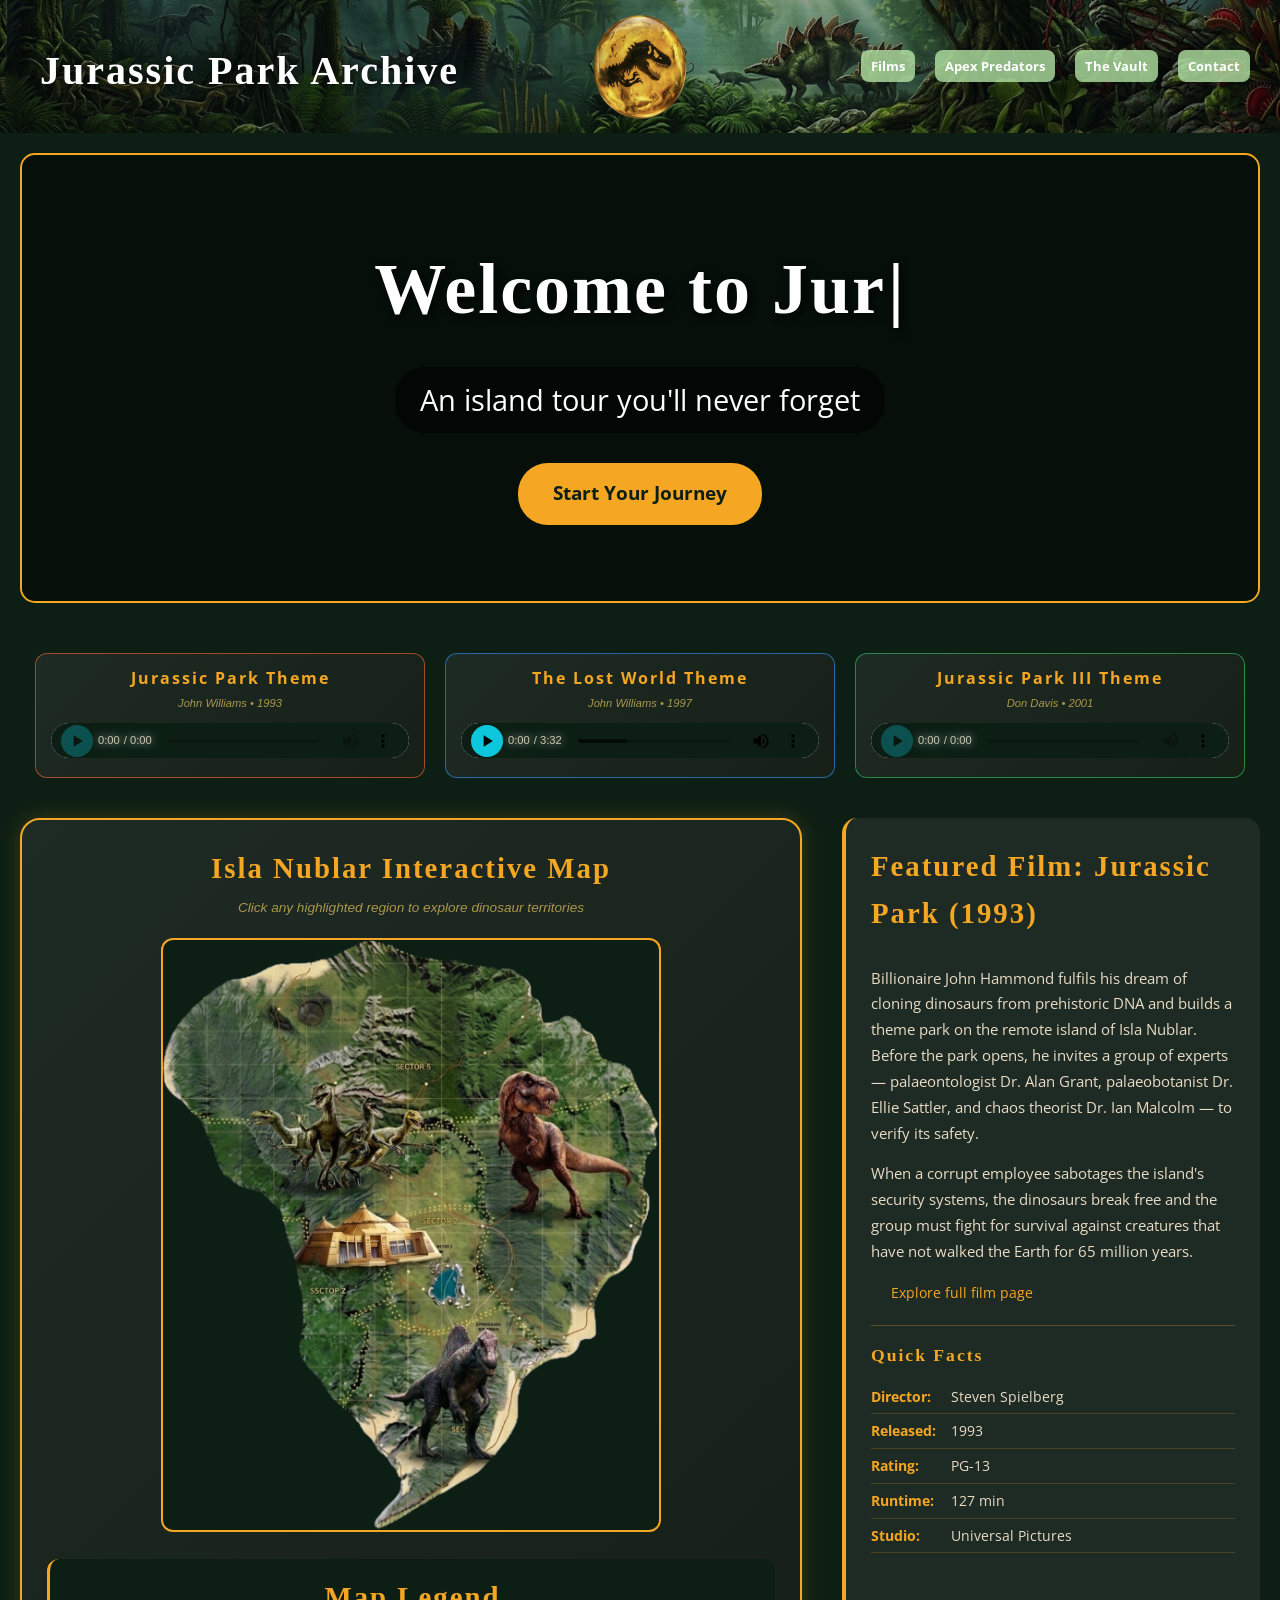
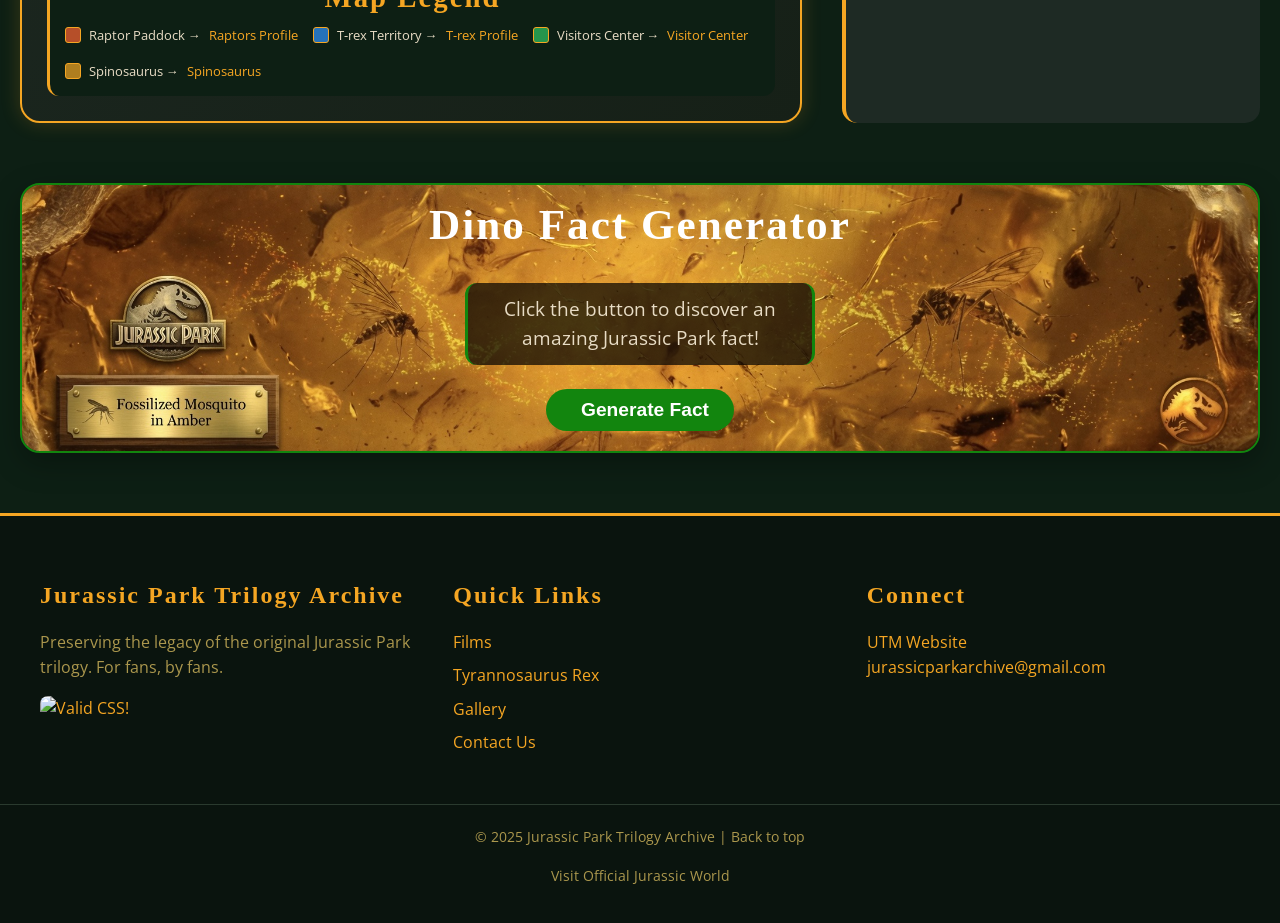
==== commit 14403172: "Update index.html" ====
--- a/index.html
+++ b/index.html
@@ -250,7 +250,7 @@
       <p>
     <a href="https://jigsaw.w3.org/css-validator/check/referer">
         <img style="border:0;width:88px;height:31px"
-            src="https://jigsaw.w3.org/css-validator/check?uri=https://jrm.github.io/jurassic/"
+            src="https://jigsaw.w3.org/css-validator/check?uri=https://jrmcyber.github.io/jurassic/"
             alt="Valid CSS!" />
     </a>
 </p>
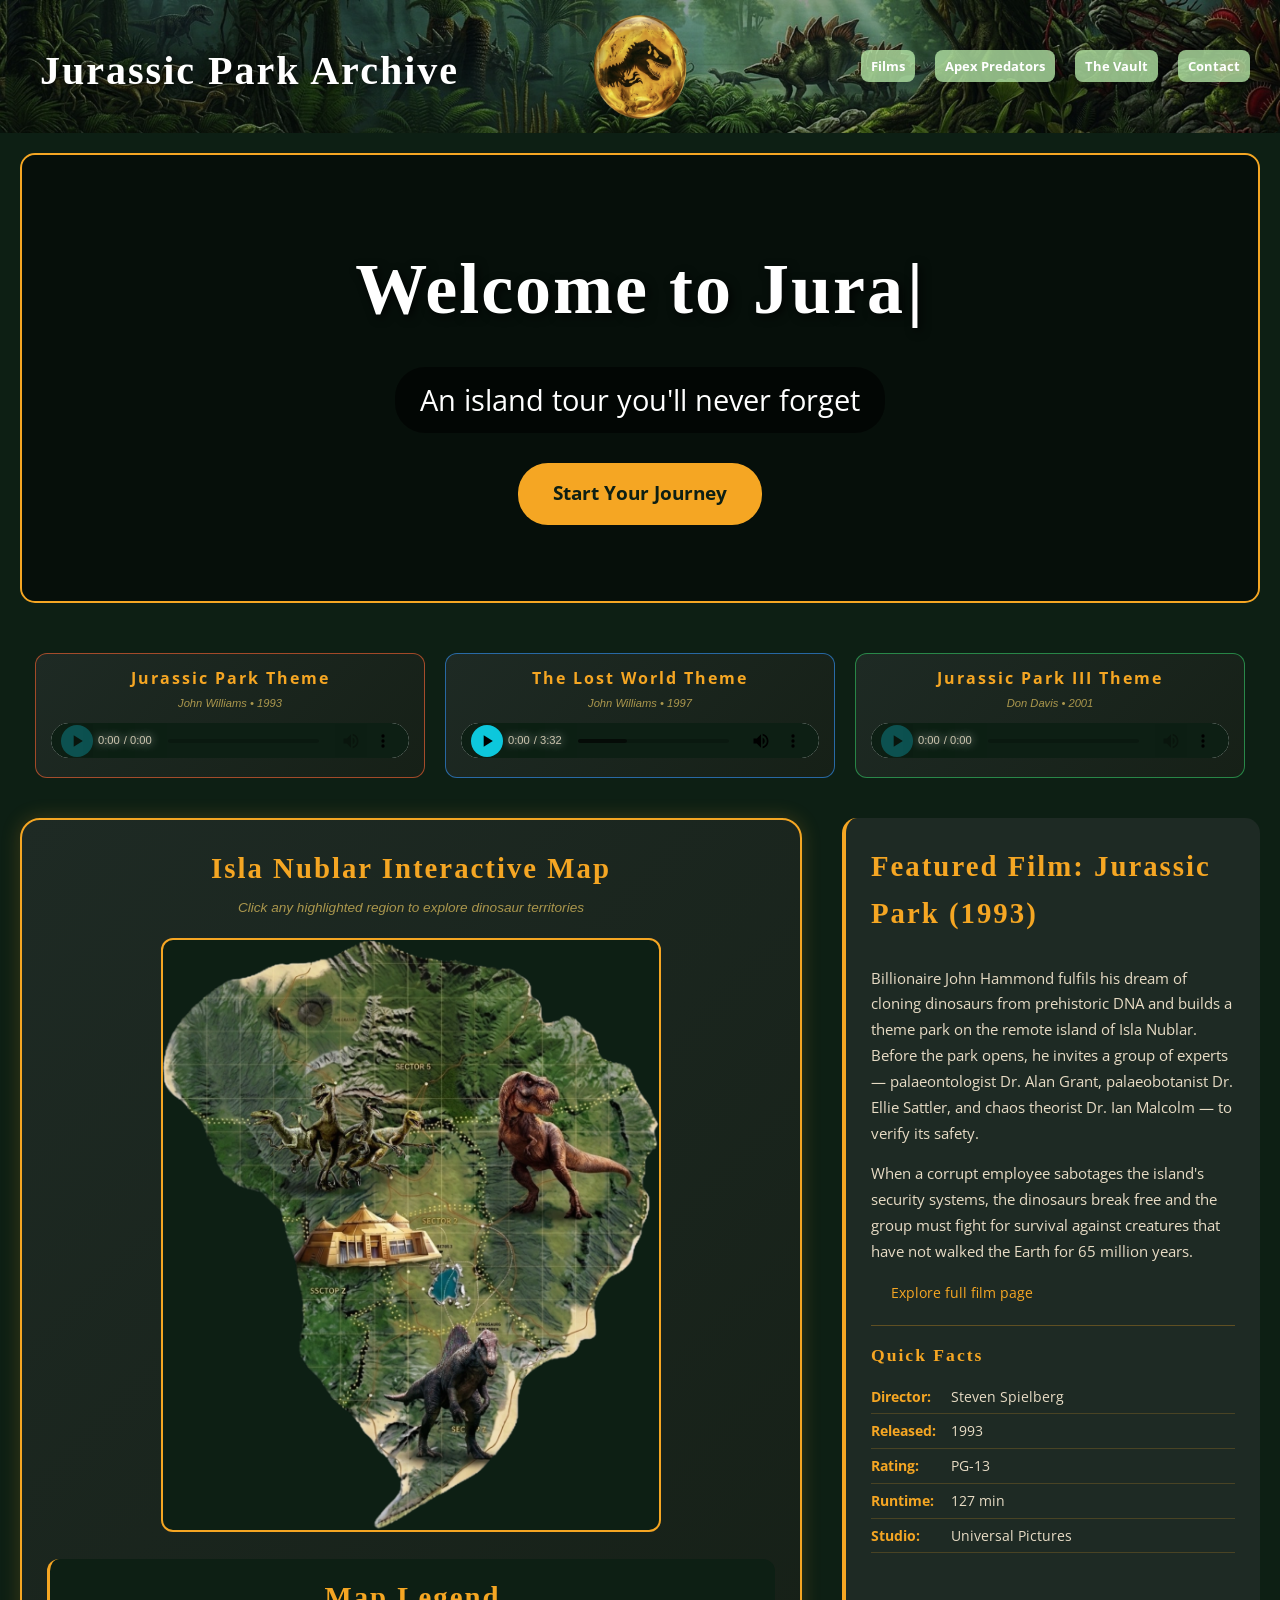
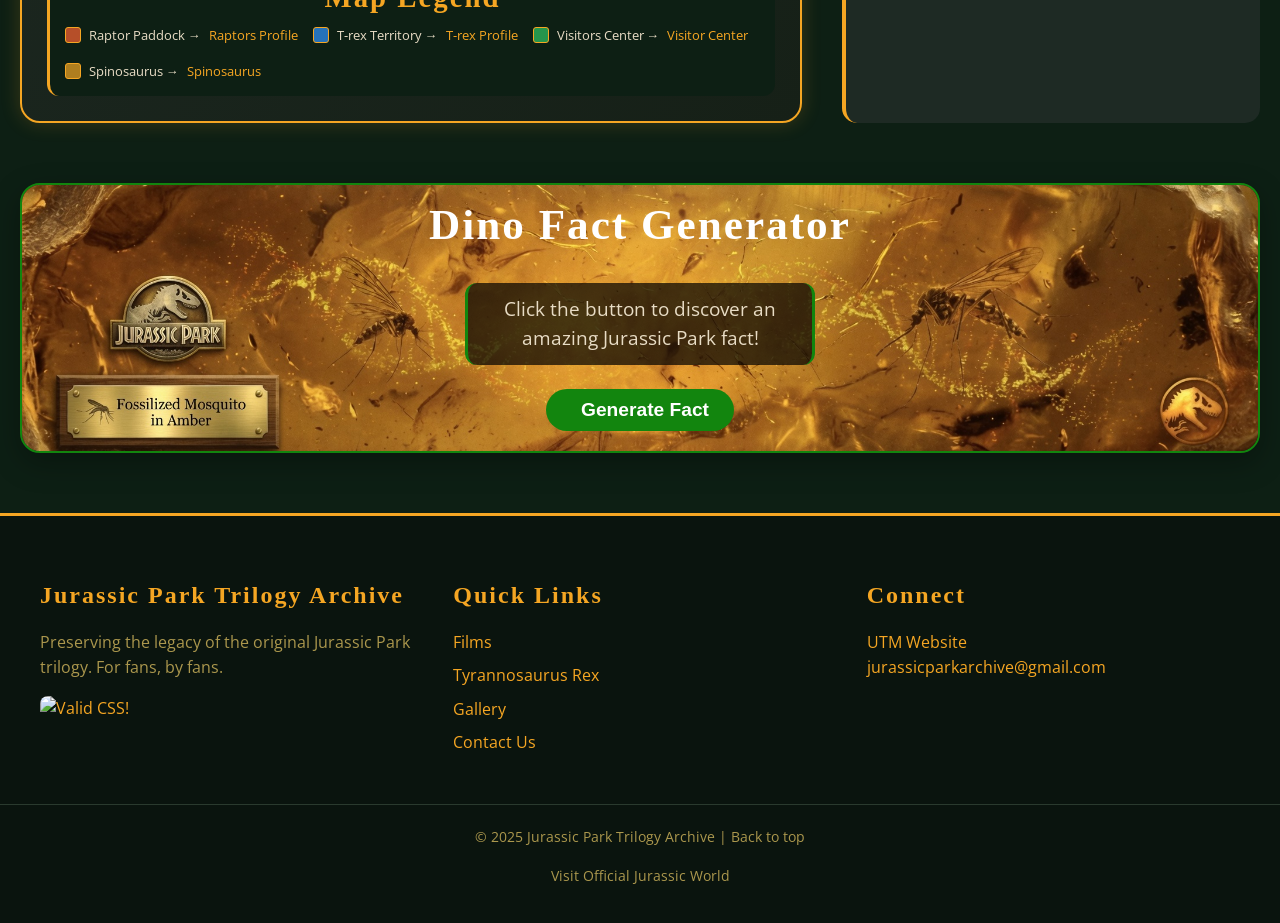
==== commit 5ea13580: "Update index.html" ====
--- a/index.html
+++ b/index.html
@@ -248,12 +248,12 @@
       <h3> Jurassic Park Trilogy Archive</h3>
       <p>Preserving the legacy of the original Jurassic Park trilogy. For fans, by fans.</p>
       <p>
-    <a href="https://jigsaw.w3.org/css-validator/check/referer">
+        <a href="https://jigsaw.w3.org/css-validator/check?uri=https://jrmcyber.github.io/jurassic/">
         <img style="border:0;width:88px;height:31px"
-            src="https://jigsaw.w3.org/css-validator/check?uri=https://jrmcyber.github.io/jurassic/"
-            alt="Valid CSS!" />
-    </a>
-</p>
+        src="https://jigsaw.w3.org/css-validator/images/vcss"
+        alt="Valid CSS!" />
+        </a>
+     </p>
     </div>
     <div class="footer-section">
       <h3>Quick Links</h3>
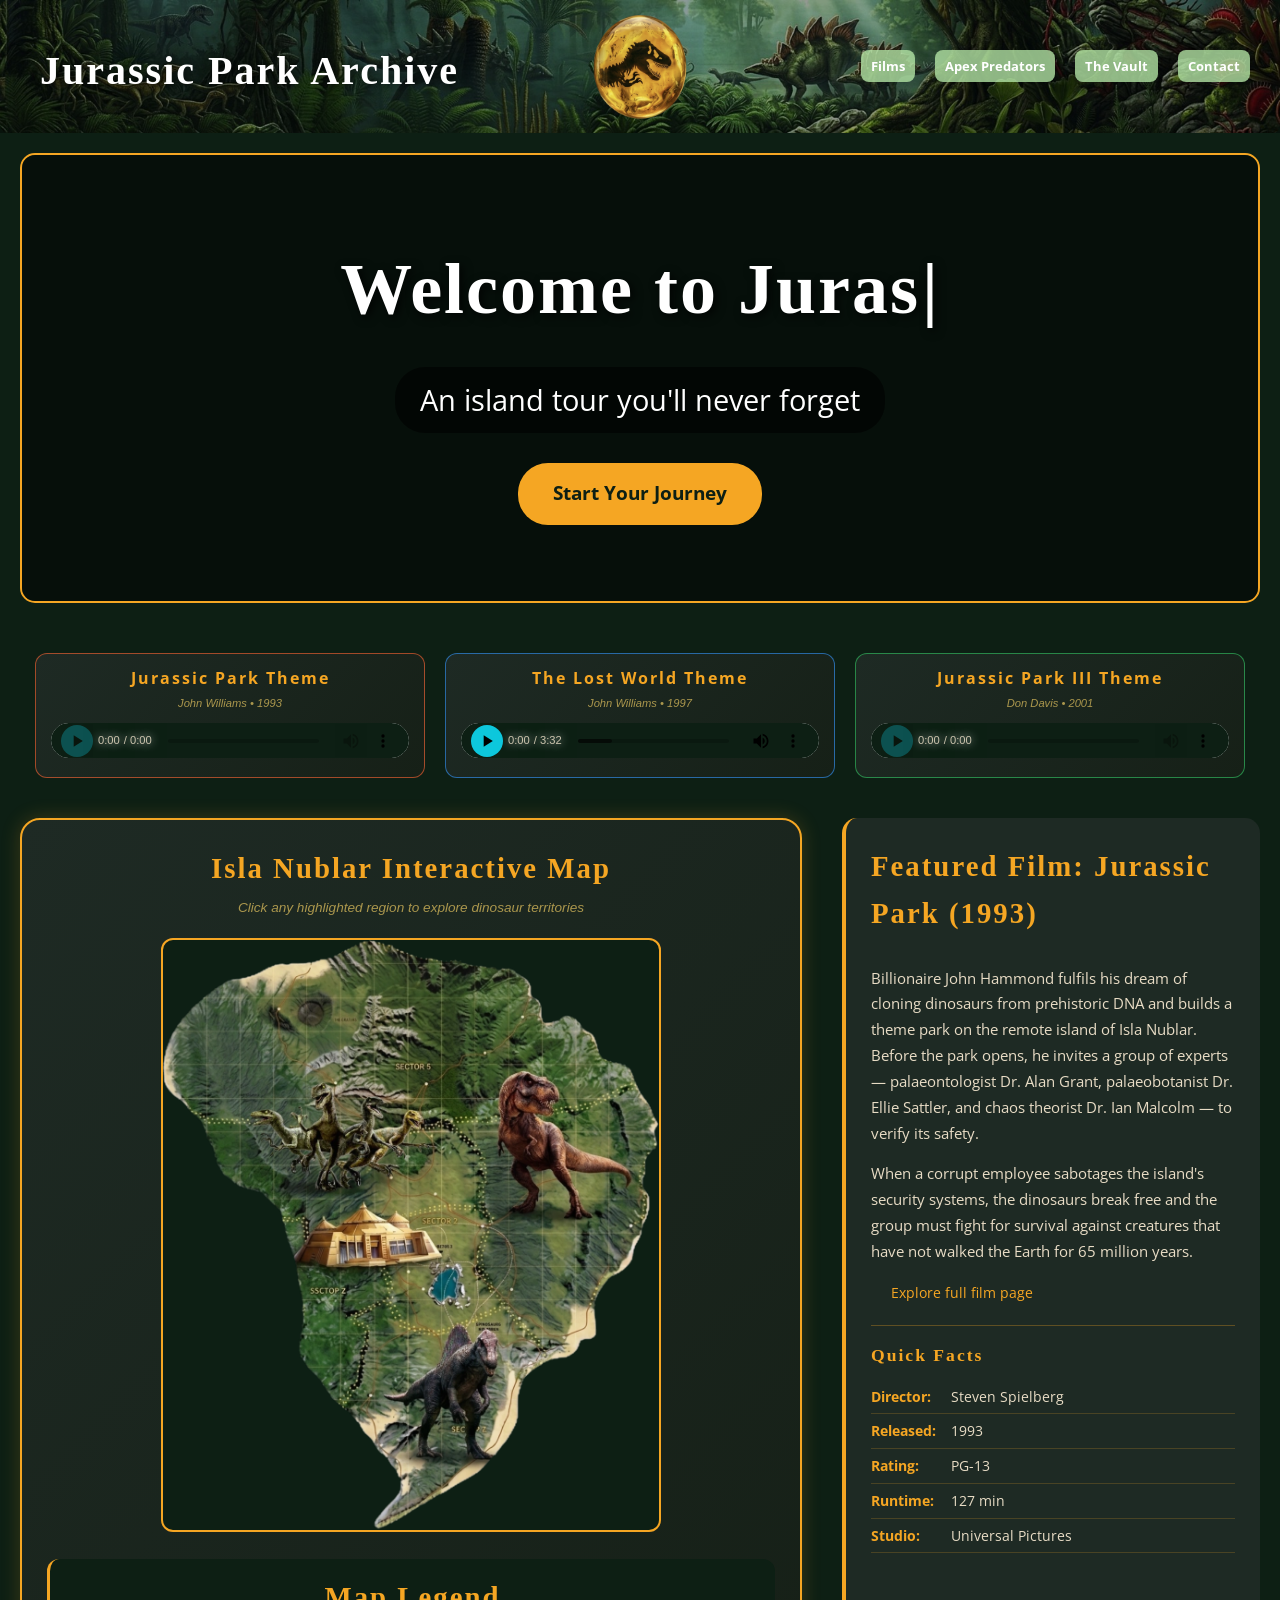
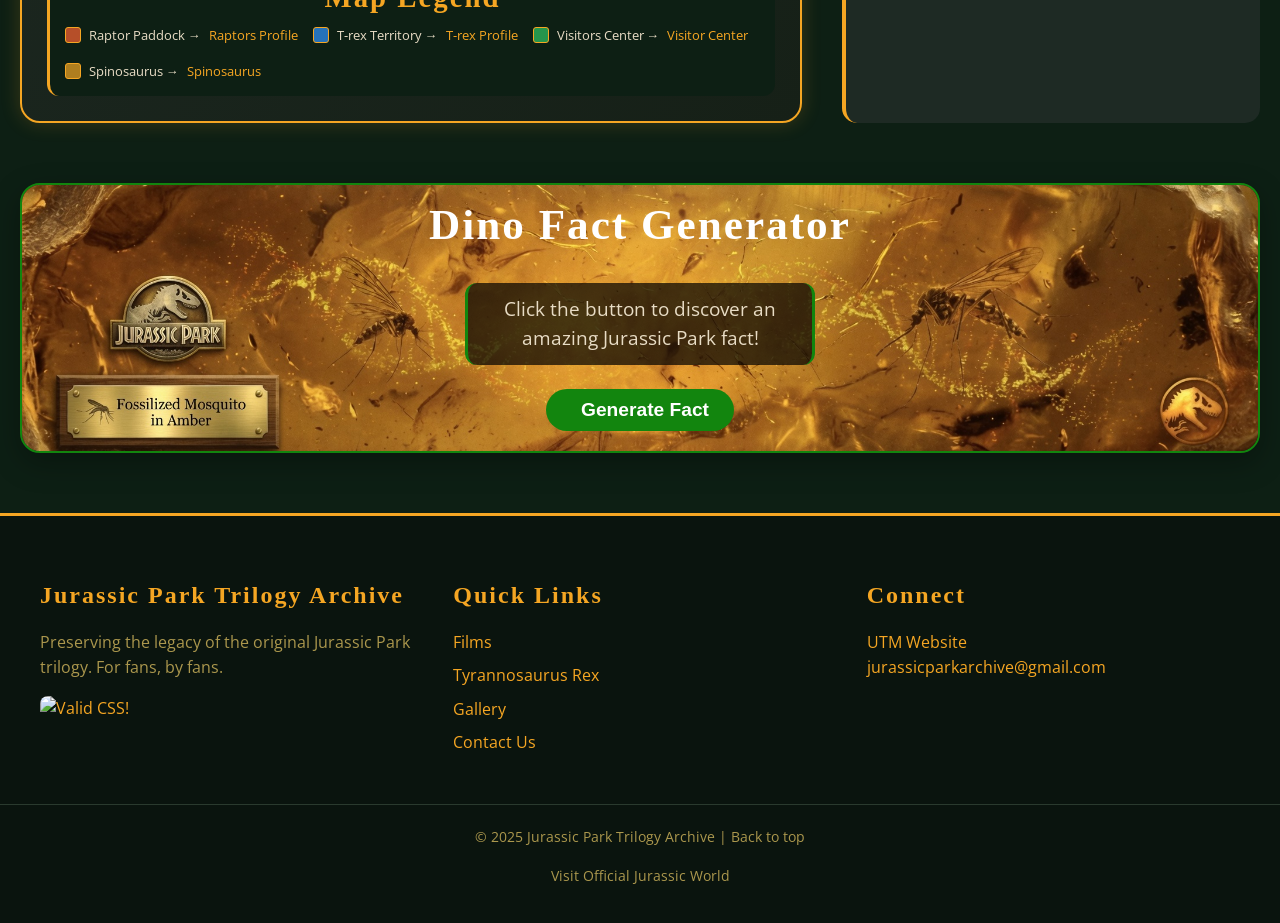
==== commit 0181344d: "Update index.html" ====
--- a/index.html
+++ b/index.html
@@ -249,10 +249,10 @@
       <p>Preserving the legacy of the original Jurassic Park trilogy. For fans, by fans.</p>
       <p>
         <a href="https://jigsaw.w3.org/css-validator/check?uri=https://jrmcyber.github.io/jurassic/">
-        <img style="border:0;width:88px;height:31px"
+    <img style="border:0;width:88px;height:31px"
         src="https://jigsaw.w3.org/css-validator/images/vcss"
         alt="Valid CSS!" />
-        </a>
+</a>
      </p>
     </div>
     <div class="footer-section">
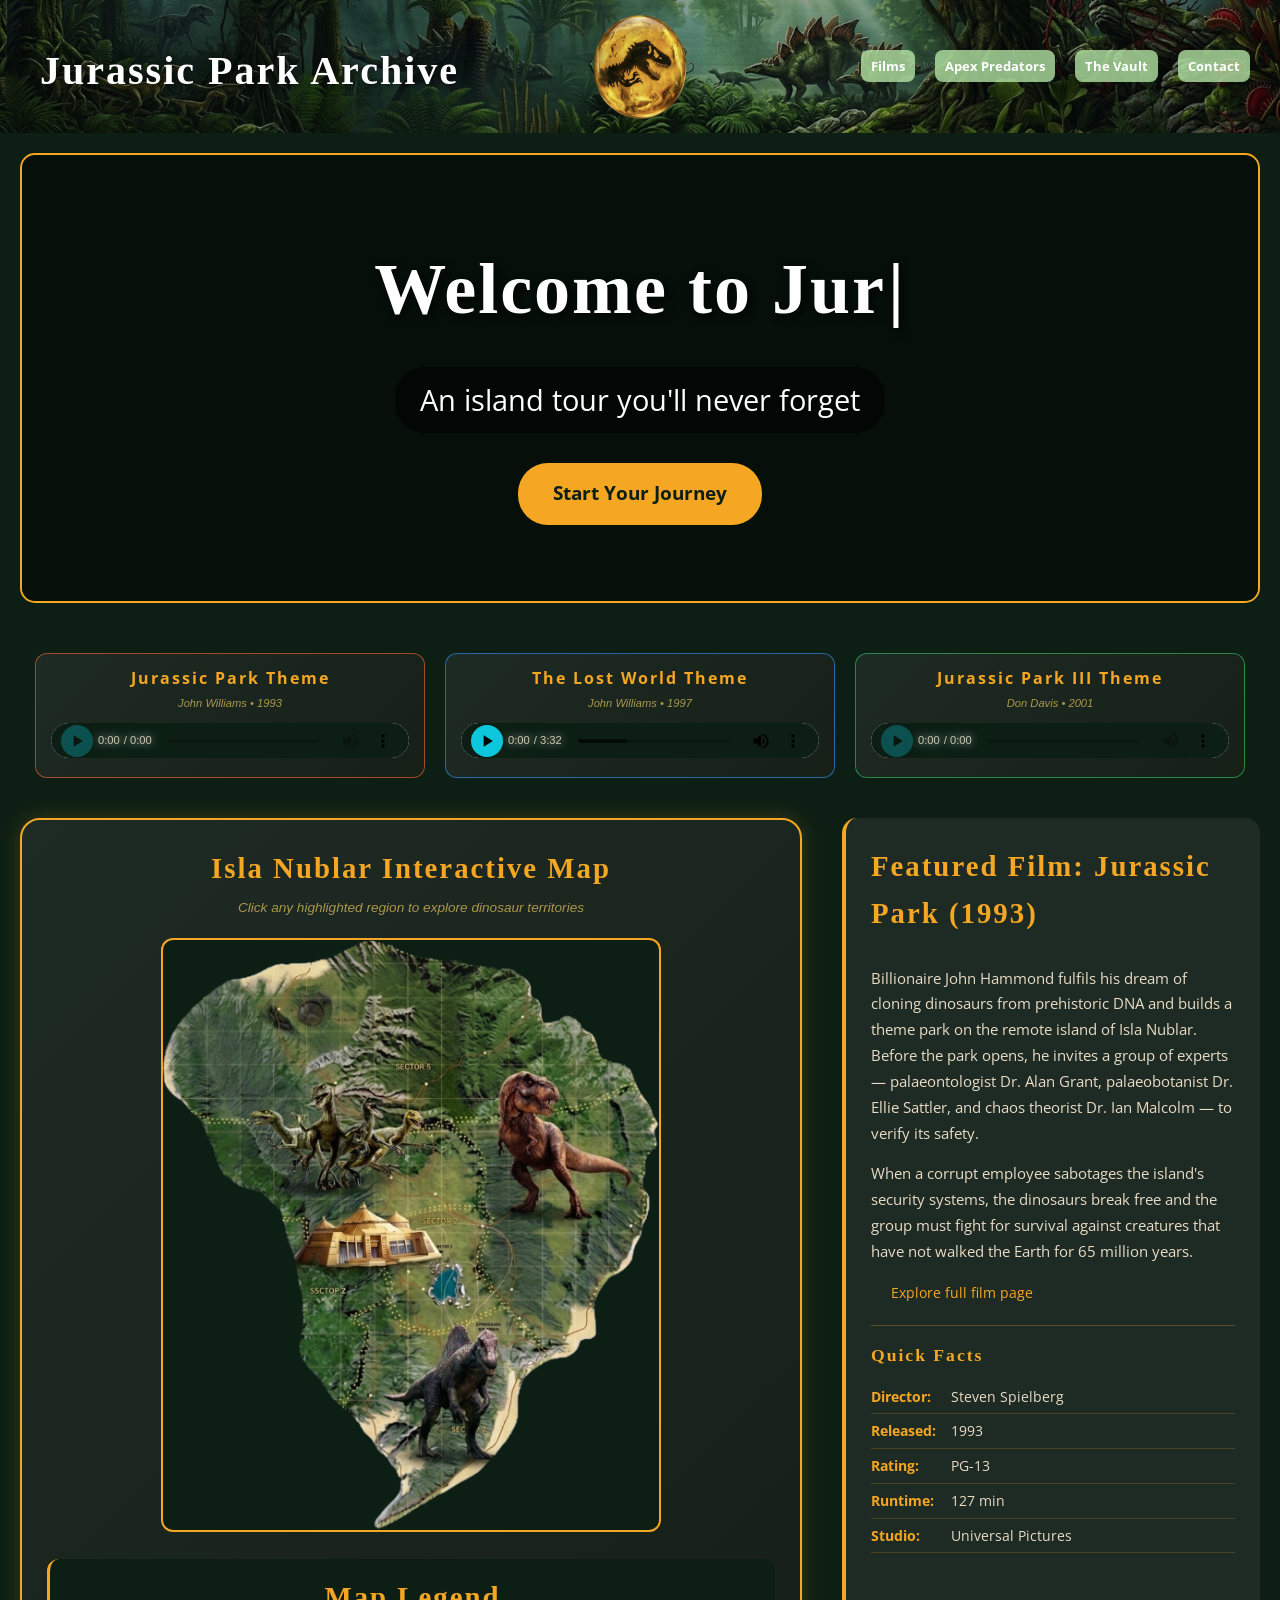
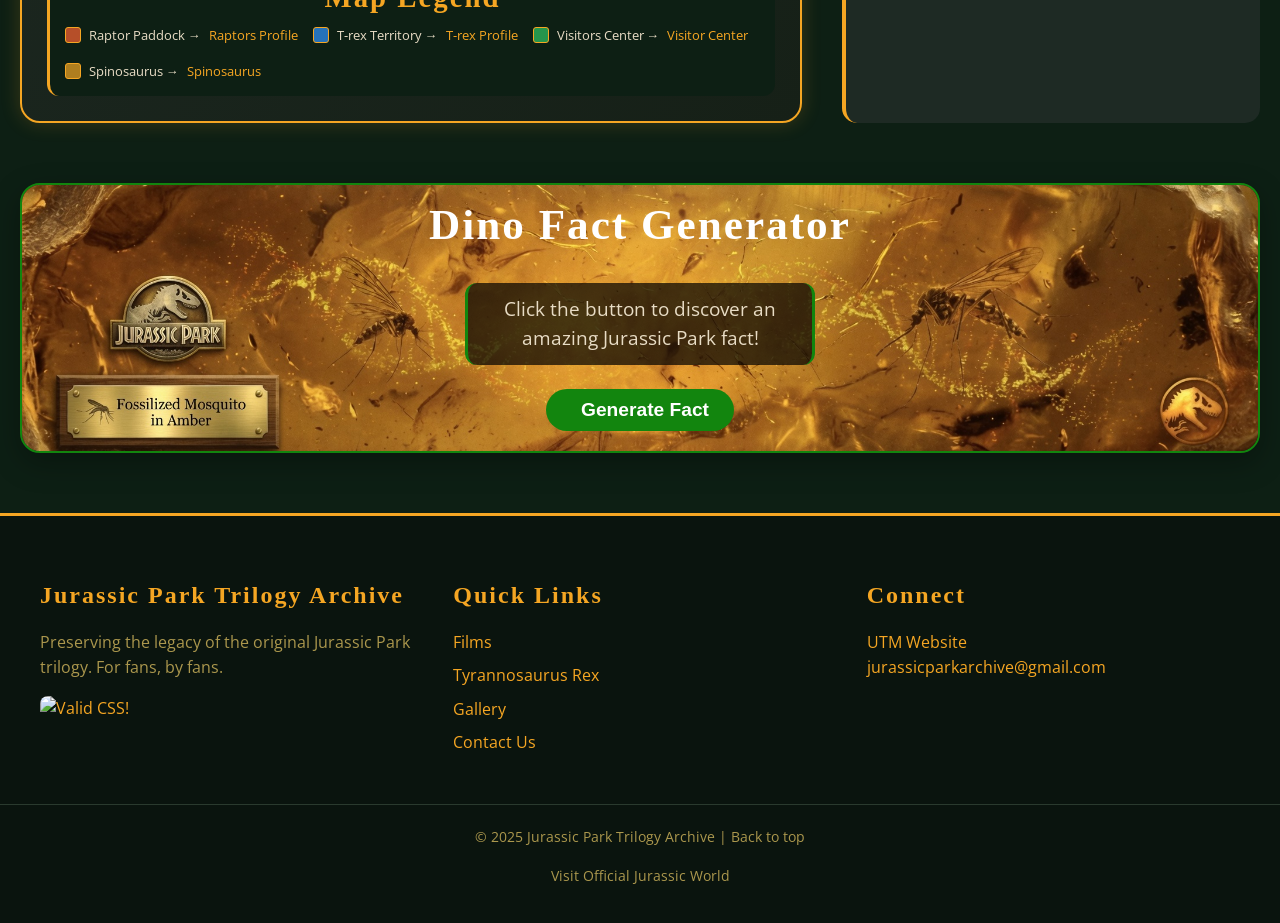
==== commit aeb9a99f: "Update index.html" ====
--- a/index.html
+++ b/index.html
@@ -248,7 +248,7 @@
       <h3> Jurassic Park Trilogy Archive</h3>
       <p>Preserving the legacy of the original Jurassic Park trilogy. For fans, by fans.</p>
       <p>
-        <a href="https://jigsaw.w3.org/css-validator/check?uri=https://jrmcyber.github.io/jurassic/">
+     <a href="https://jigsaw.w3.org/css-validator/validator?uri=https://jrmcyber.github.io/jurassic/">
     <img style="border:0;width:88px;height:31px"
         src="https://jigsaw.w3.org/css-validator/images/vcss"
         alt="Valid CSS!" />
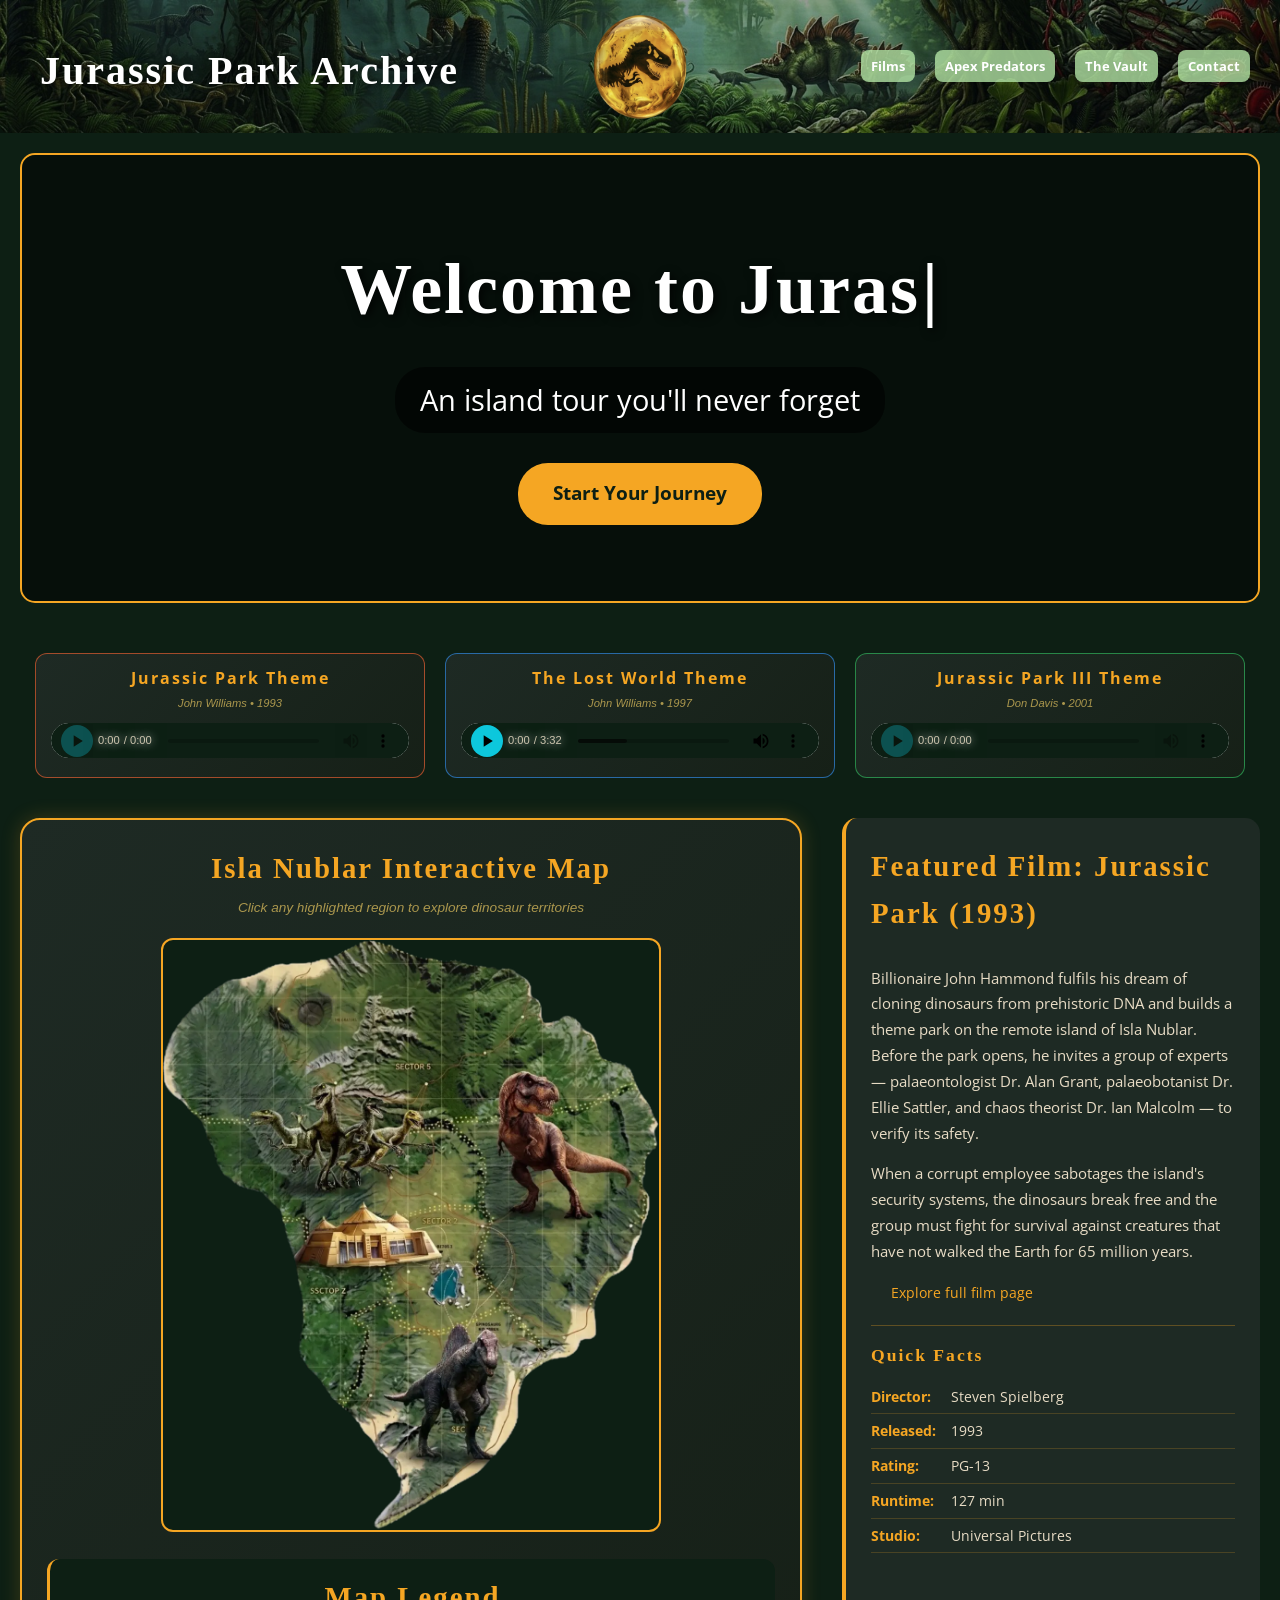
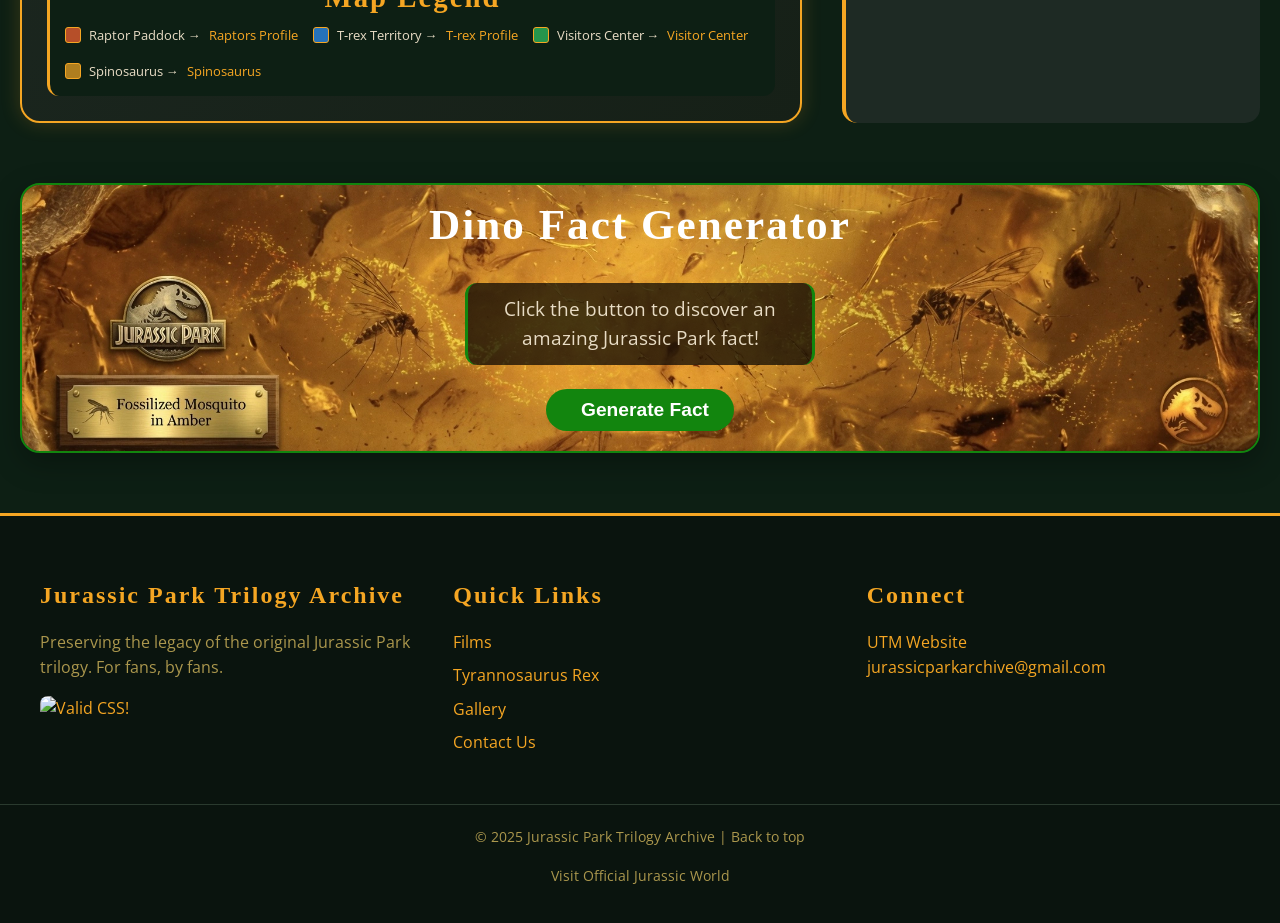
==== commit d4df2cac: "Update index.html" ====
--- a/index.html
+++ b/index.html
@@ -159,7 +159,7 @@
     
     <div class="map-wrapper">
       <svg viewBox="0 0 1074 1276" class="isla-nublar-svg">
-  <image href="images/nublarmapsvg.jpg" width="1074" height="1276" preserveAspectRatio="none"/>
+  <image href="images/nublarmapsvg.webp" width="1074" height="1276" preserveAspectRatio="none"/>
   
   <!-- Raptor Paddock -->
   <a href="raptors.html">
@@ -229,7 +229,7 @@
 
 <aside class="fun-fact fact-generator">
   <div class="fact-card">
-    <img src="images/fact-generator3.jpg" alt="Background" class="fact-bg-img">
+    <img src="images/fact-generator3.webp" alt="Background" class="fact-bg-img">
     <div class="fact-content">
       <div class="fact-header">
         <h3>Dino Fact Generator</h3>
--- a/css/site.css
+++ b/css/site.css
@@ -1447,15 +1447,6 @@
 }
 
 @media (max-width: 768px) {
-  .accordion-container {
-    min-width: 700px;  
-    padding: 0 25px;
-    margin: 0 auto 50px auto;
-  }
-}
-
-
-@media (max-width: 768px) {
   .encyclopedia-header h1 {
     font-size: 2.2rem;
   }
